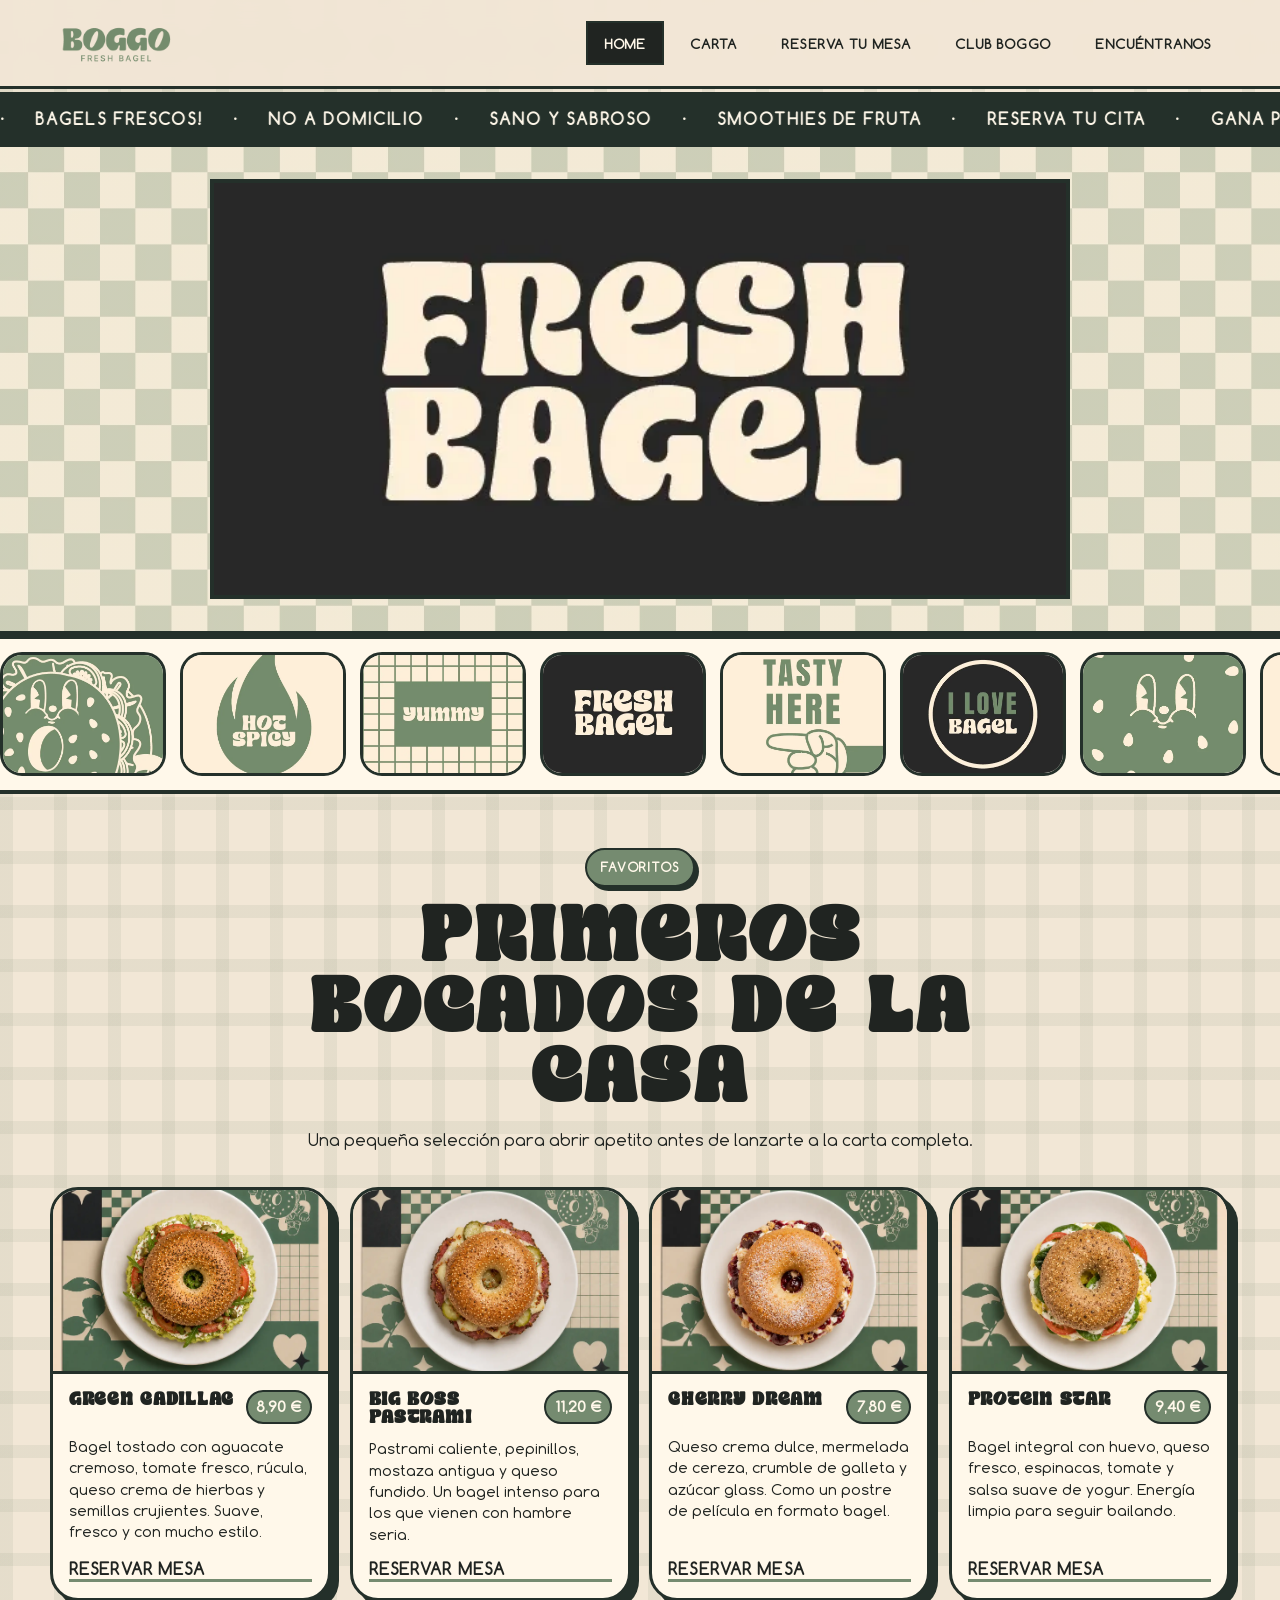
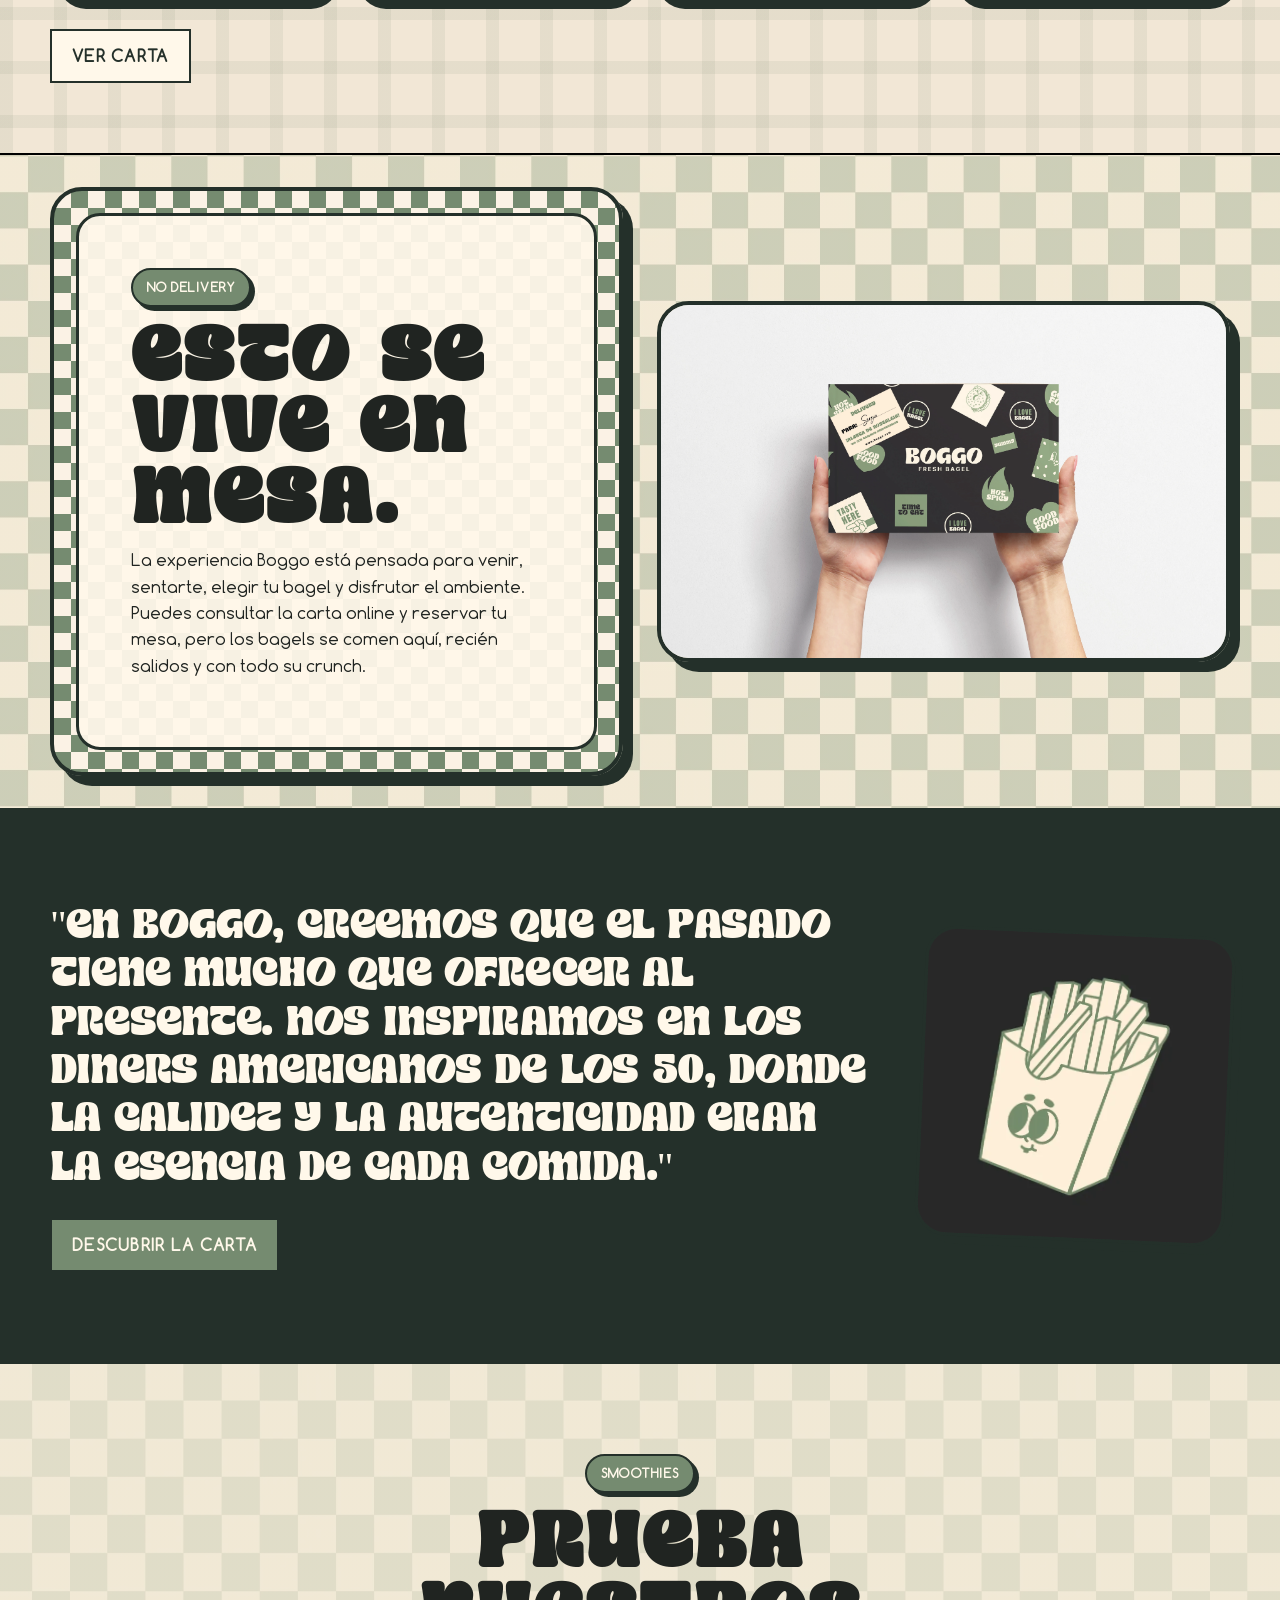
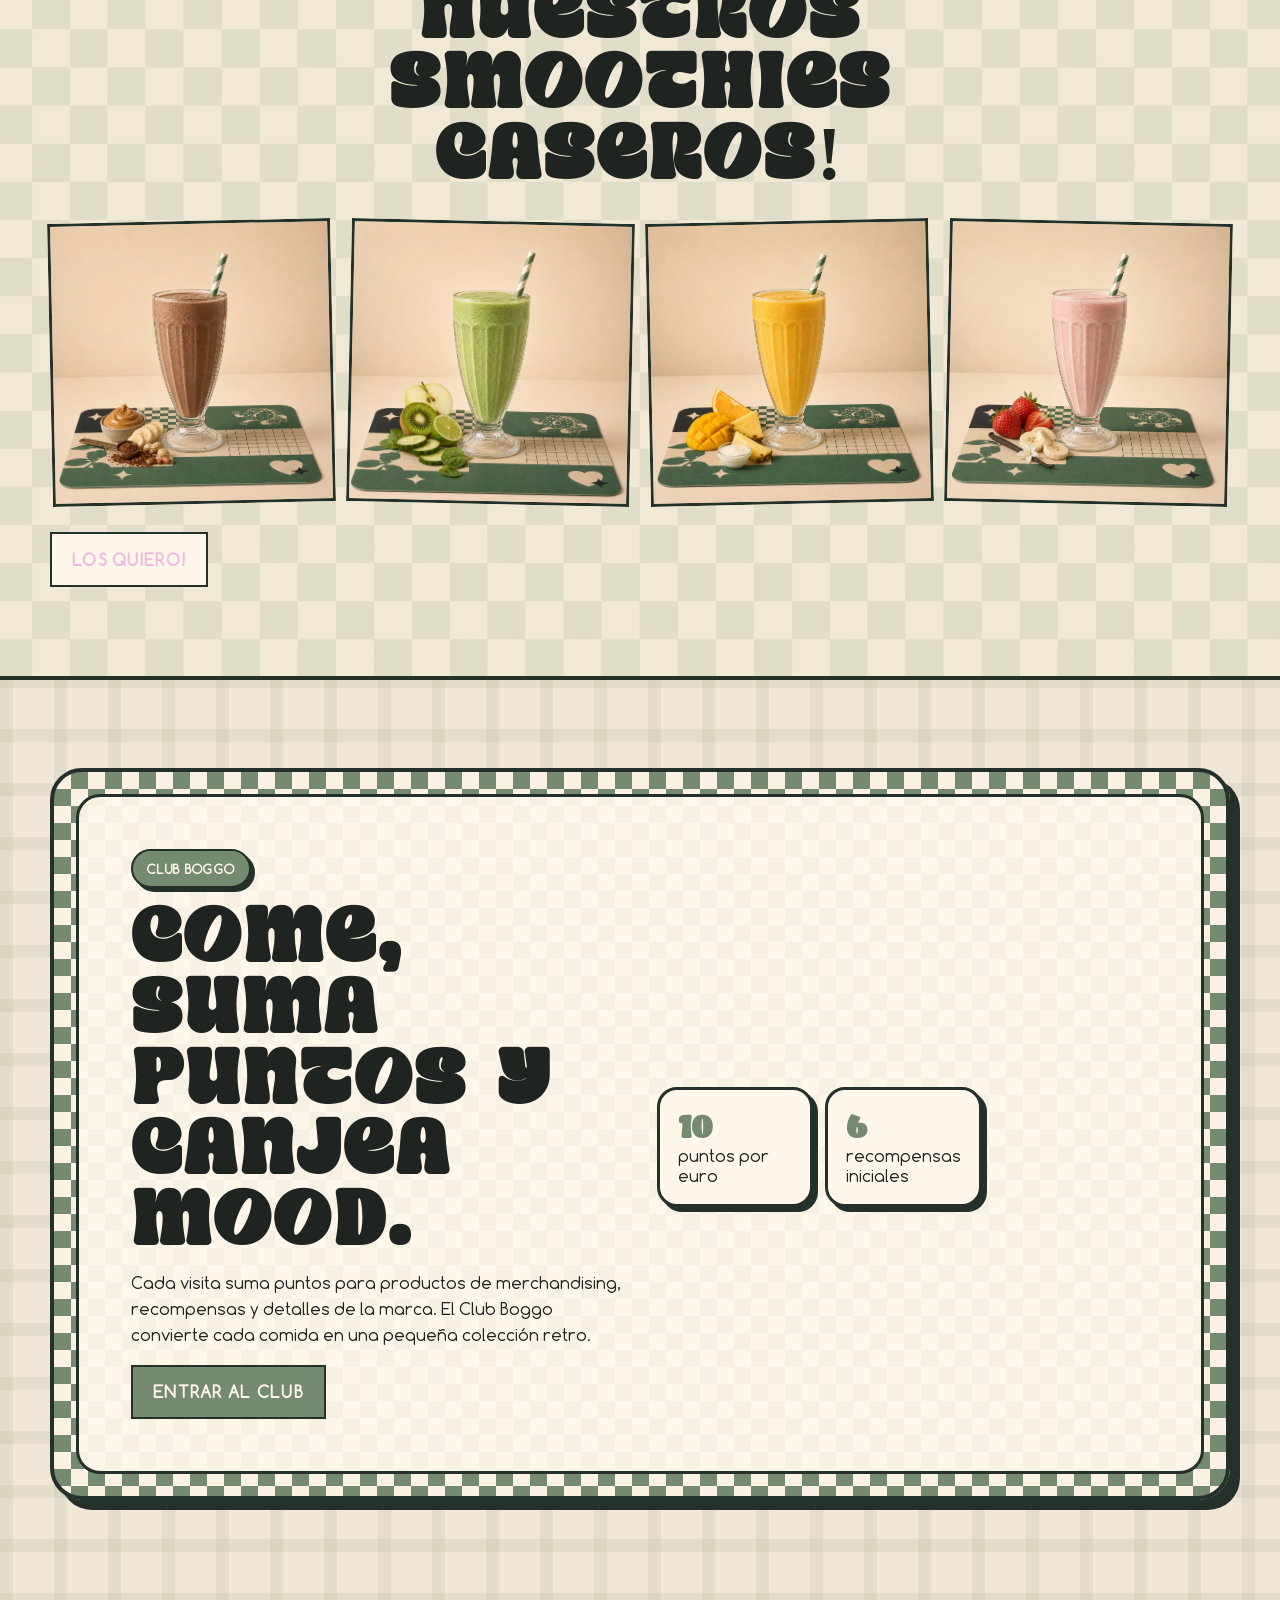
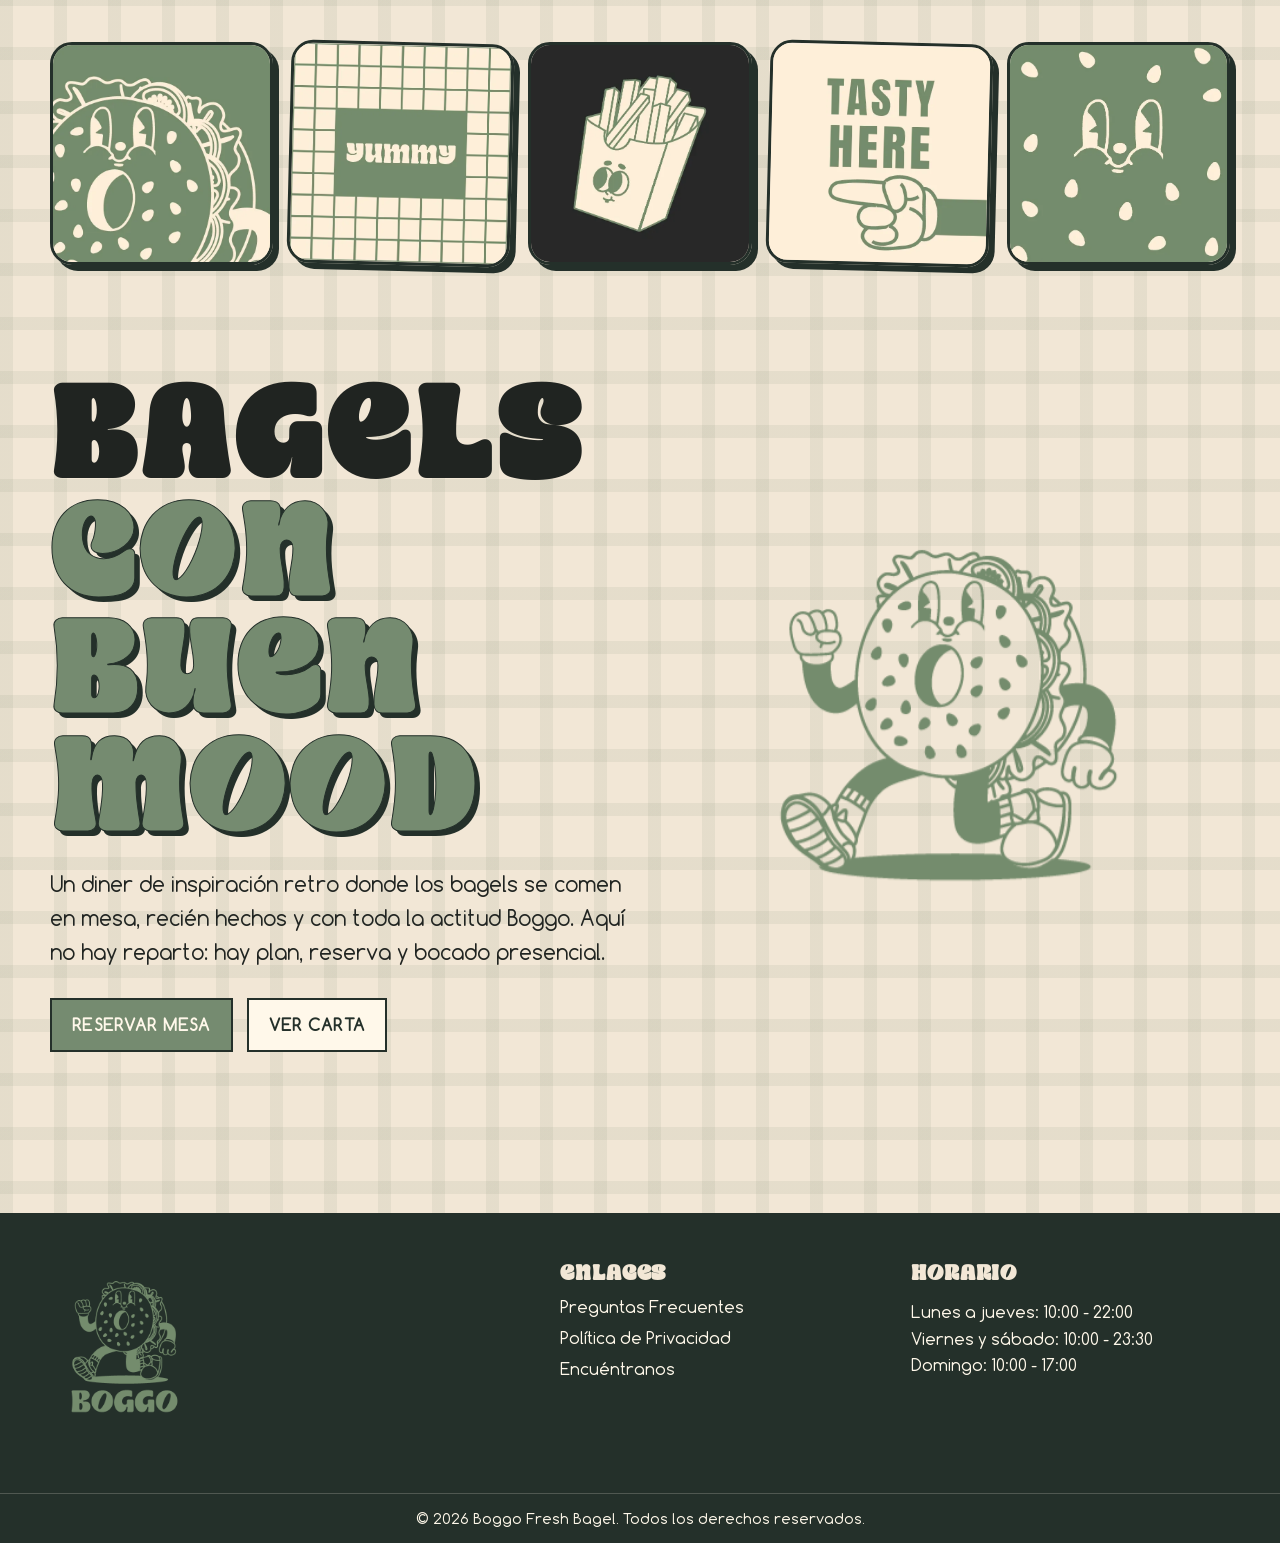
==== index.html @ 12d97fbf "Finished Boggo website v.1.0" ====
<!DOCTYPE html>
<html lang="es">
<head>
  <meta charset="UTF-8">
  <meta name="viewport" content="width=device-width, initial-scale=1.0">
  <meta name="description" content="Boggo Fresh Bagel: restaurante de bagels con estética diner. Reserva mesa y descubre la carta Boggo.">
  <title>Boggo Fresh Bagel | Home</title>
  <link rel="stylesheet" href="assets/css/styles.css">
  <link rel="icon" type="image/webp" href="assets/img/boggo-favicon.webp">
</head>
<body data-page="home">
  
<a class="skip-link" href="#contenido">Saltar al contenido</a>
<header class="site-header" role="banner">
  <div class="header-inner">
    <a class="brand" href="index.html" aria-label="Boggo Fresh Bagel — ir al inicio">
      <img src="assets/img/logo-boggo-transparent.webp" alt="Boggo Fresh Bagel">
    </a>
    <button class="menu-toggle" type="button" aria-label="Abrir menú de navegación" aria-expanded="false" aria-controls="site-navigation">Menú</button>
    <nav class="site-nav" id="site-navigation" aria-label="Navegación principal">
      <a href="index.html" data-nav="home" aria-current="page">Home</a>
      <a href="carta.html" data-nav="carta">Carta</a>
      <a href="reserva.html" data-nav="reserva">Reserva tu mesa</a>
      <a href="club.html" data-nav="club">Club Boggo</a>
      <a href="encuentranos.html" data-nav="encuentranos">Encuéntranos</a>
    </nav>
  </div>
</header>
<main id="contenido">

  <div class="marquee text-marquee" aria-hidden="true">
    <div class="marquee-track">
      <span>   · &nbsp; &nbsp;  BAGELS FRESCOS!  &nbsp; &nbsp; · &nbsp; &nbsp;  NO A DOMICILIO  &nbsp; &nbsp; · &nbsp; &nbsp;  SANO Y SABROSO  &nbsp; &nbsp; · &nbsp; &nbsp;  SMOOTHIES DE FRUTA  &nbsp; &nbsp; · &nbsp; &nbsp;  RESERVA TU CITA  &nbsp; &nbsp; · &nbsp; &nbsp;  GANA PREMIOS! </span>
      <span>   · &nbsp; &nbsp;  BAGELS DULCES!  &nbsp; &nbsp; ·  &nbsp; &nbsp; NO A DOMICILIO  &nbsp; &nbsp; · &nbsp; &nbsp;  INGREDIENTES SANOS  &nbsp; &nbsp; · &nbsp; &nbsp;  SMOOTHIES DE FRUTA &nbsp; &nbsp; ·  &nbsp; &nbsp; VEN Y SIÉNTATE  &nbsp; &nbsp; · &nbsp; &nbsp;  GANA CAMISETAS! </span>
      <span>   · &nbsp; &nbsp;  BAGELS FITNESS!  &nbsp; &nbsp; ·  &nbsp; &nbsp; NO A DOMICILIO  &nbsp; &nbsp; · &nbsp; &nbsp; EXPERIENCIA SALUDABLE  &nbsp; &nbsp; ·  &nbsp; &nbsp; SMOOTHIES DE FRUTA &nbsp; &nbsp; ·  &nbsp; &nbsp; RESERVA TU CITA  &nbsp; &nbsp; ·  &nbsp; &nbsp; GANA GORRAS! </span>
      <span>   · &nbsp; &nbsp;  BAGELS VEGANOS!  &nbsp; &nbsp; ·  &nbsp; &nbsp; NO A DOMICILIO  &nbsp; &nbsp; · &nbsp; &nbsp;  HEALTHY FOOD  &nbsp; &nbsp; · &nbsp; &nbsp;  SMOOTHIES DE FRUTA &nbsp; &nbsp; · &nbsp; &nbsp;  VEN A COMER  &nbsp; &nbsp; · &nbsp; &nbsp;  GANA STICKERS! </span>
    </div>
  </div>

<section class="video-hero-banner" aria-label="Vídeo principal Boggo">
  <video class="video-hero-banner__media" autoplay muted loop playsinline preload="metadata" poster="assets/img/extras/extra4.webp">
    <source src="assets/video/video-demo-boggo.mp4" type="video/mp4">
    Tu navegador no soporta vídeo HTML5.
  </video>
</section>


<div class="img-ticker extras-img-ticker" aria-label="Galería visual Boggo en movimiento">
  <div class="img-ticker-track">
    <img src="assets/img/extras/extra1.webp" alt="Ilustración Boggo extra 1" loading="lazy">
    <img src="assets/img/extras/extra2.webp" alt="Ilustración Boggo extra 2" loading="lazy">
    <img src="assets/img/extras/extra3.webp" alt="Ilustración Boggo extra 3" loading="lazy">
    <img src="assets/img/extras/extra4.webp" alt="Ilustración Boggo extra 4" loading="lazy">
    <img src="assets/img/extras/extra5.webp" alt="Ilustración Boggo extra 5" loading="lazy">
    <img src="assets/img/extras/extra6.webp" alt="Ilustración Boggo extra 6" loading="lazy">
    <img src="assets/img/extras/extra7.webp" alt="Ilustración Boggo extra 7" loading="lazy">
    <img src="assets/img/extras/extra8.webp" alt="Ilustración Boggo extra 8" loading="lazy">
    <img src="assets/img/extras/extra9.webp" alt="Ilustración Boggo extra 9" loading="lazy">
    <img src="assets/img/extras/extra10.webp" alt="Ilustración Boggo extra 10" loading="lazy">
    <img src="assets/img/extras/extra11.webp" alt="Ilustración Boggo extra 11" loading="lazy">
    <img src="assets/img/extras/extra12.webp" alt="Ilustración Boggo extra 12" loading="lazy">
    <img src="assets/img/extras/extra13.webp" alt="Ilustración Boggo extra 13" loading="lazy">
    <img src="assets/img/extras/extra14.webp" alt="Ilustración Boggo extra 14" loading="lazy">
    <img src="assets/img/extras/extra15.webp" alt="Ilustración Boggo extra 15" loading="lazy">
    <img src="assets/img/extras/extra1.webp" alt="Ilustración Boggo extra 1" loading="lazy">
    <img src="assets/img/extras/extra2.webp" alt="Ilustración Boggo extra 2" loading="lazy">
    <img src="assets/img/extras/extra3.webp" alt="Ilustración Boggo extra 3" loading="lazy">
    <img src="assets/img/extras/extra4.webp" alt="Ilustración Boggo extra 4" loading="lazy">
    <img src="assets/img/extras/extra5.webp" alt="Ilustración Boggo extra 5" loading="lazy">
    <img src="assets/img/extras/extra6.webp" alt="Ilustración Boggo extra 6" loading="lazy">
    <img src="assets/img/extras/extra7.webp" alt="Ilustración Boggo extra 7" loading="lazy">
    <img src="assets/img/extras/extra8.webp" alt="Ilustración Boggo extra 8" loading="lazy">
    <img src="assets/img/extras/extra9.webp" alt="Ilustración Boggo extra 9" loading="lazy">
    <img src="assets/img/extras/extra10.webp" alt="Ilustración Boggo extra 10" loading="lazy">
    <img src="assets/img/extras/extra11.webp" alt="Ilustración Boggo extra 11" loading="lazy">
    <img src="assets/img/extras/extra12.webp" alt="Ilustración Boggo extra 12" loading="lazy">
    <img src="assets/img/extras/extra13.webp" alt="Ilustración Boggo extra 13" loading="lazy">
    <img src="assets/img/extras/extra14.webp" alt="Ilustración Boggo extra 14" loading="lazy">
    <img src="assets/img/extras/extra15.webp" alt="Ilustración Boggo extra 15" loading="lazy">
  </div>
</div>


<section class="section compact" aria-label="Selección destacada de la carta">
  <div class="container">
    <div class="section-heading">
      <p class="eyebrow">Favoritos</p>
      <h2>Primeros bocados de la casa</h2>
      <p>Una pequeña selección para abrir apetito antes de lanzarte a la carta completa.</p>
    </div>
    <div class="product-grid" id="featured-products"></div>
    <a class="btn terciary" href="carta.html">Ver carta</a>
  </div>
  
</section>

<hr color="black" style="transform: translateY(8px);">

<section class="video-hero-banner" aria-label="Experiencia en mesa">
  <div class="container two-col">
    <div class="checker-panel reveal-left">
      <div class="panel-inner">
        <p class="eyebrow">No delivery</p>
        <h2>Esto se vive en mesa.</h2>
        <p>La experiencia Boggo está pensada para venir, sentarte, elegir tu bagel y disfrutar el ambiente. Puedes consultar la carta online y reservar tu mesa, pero los bagels se comen aquí, recién salidos y con todo su crunch.</p>
      </div>
    </div>
    <div class="reveal-right">
      <img src="assets/img/brand/BOGGO-33.webp" alt="Caja Boggo sostenida con las manos" style="border:4px solid var(--boggo-green-dark);border-radius:32px;box-shadow:10px 10px 0 var(--boggo-green-dark);">
    </div>
  </div>
</section>

<!-- Manifiesto Boggo -->
<section class="manifesto-section" aria-label="Manifiesto Boggo">
  <div class="container">
    <div class="manifesto-grid">
      <div class="reveal-left">
        <p class="manifesto-quote">"En Boggo, creemos que el pasado tiene mucho que ofrecer al presente. Nos inspiramos en los diners americanos de los 50, donde la calidez y la autenticidad eran la esencia de cada comida."</p>
        <a class="btn" href="carta.html" style="background:var(--boggo-paper);color:var(--boggo-green-dark);border-color:var(--boggo-paper);">Descubrir la carta</a>
      </div>
      <div class="manifesto-img-stack" aria-hidden="true">

        <div class="brand-sticker reveal-scale" style="transform:rotate(2.5deg);">
          <img src="assets/img/extras/extra15.webp" alt="">
        </div>
      </div>
    </div>
  </div>
</section>


<section class="extra-brand-section" aria-label="Universo visual Boggo">
  <div class="container">
    <div class="section-heading">
      <p class="eyebrow">Smoothies</p>
      <h2>Prueba nuestros smoothies caseros!</h2>
    </div>
    <div class="extra-brand-grid">
      <img src="assets/img/products/CHOCO BANANA SHAKE.webp" alt="Smoothie de chocolate y banana" loading="lazy">
      <img src="assets/img/products/GREEN JIVE.webp" alt="Smoothie vegetal" loading="lazy">
      <img src="assets/img/products/MANGO BOP.webp" alt="Smoothie de mango" loading="lazy">
      <img src="assets/img/products/PINK CADILLAC.webp" alt="Smoothie de fresa y plátano" loading="lazy">
    </div>
    <a class="btn terciary2" href="carta.html#smoothies">Los quiero!</a>
  </div>
</section>

<section class="section" aria-label="Club Boggo">
  <div class="container checker-panel">
    <div class="panel-inner two-col">
      <div class="reveal-left">
        <p class="eyebrow">Club Boggo</p>
        <h2>Come, suma puntos y canjea mood.</h2>
        <p>Cada visita suma puntos para productos de merchandising, recompensas y detalles de la marca. El Club Boggo convierte cada comida en una pequeña colección retro.</p>
        <a class="btn" href="club.html">Entrar al club</a>
      </div>
      <div class="stat-grid reveal-right">
        <div class="stat"><strong>10</strong> puntos por euro</div>
        <div class="stat"><strong>6</strong> recompensas iniciales</div>
      </div>
    </div>
  </div>
</section>

<!-- Brand image strip — 5 ilustraciones de marca -->
<section class="brand-row-section" aria-hidden="true">
  <div class="container">
    <div class="brand-row-grid">
      <div class="brand-row-card reveal-scale"><img src="assets/img/extras/extra1.webp" alt=""></div>
      <div class="brand-row-card reveal-scale"><img src="assets/img/extras/extra3.webp" alt=""></div>
      <div class="brand-row-card reveal-scale"><img src="assets/img/extras/extra15.webp" alt=""></div>
      <div class="brand-row-card reveal-scale"><img src="assets/img/extras/extra5.webp" alt=""></div>
      <div class="brand-row-card reveal-scale"><img src="assets/img/extras/extra7.webp" alt=""></div>
    </div>
  </div>
</section>

<section class="hero" aria-label="Bienvenida Boggo Fresh Bagel">
  <div class="hero-grid">
    <div class="hero-copy reveal visible">
      <h1 class="hero-title">Bagels <span>con buen mood</span></h1>
      <p class="lead">Un diner de inspiración retro donde los bagels se comen en mesa, recién hechos y con toda la actitud Boggo. Aquí no hay reparto: hay plan, reserva y bocado presencial.</p>
      <div class="hero-actions">
        <a class="btn" href="reserva.html">Reservar mesa</a>
        <a class="btn secondary" href="carta.html">Ver carta</a>
      </div>
    </div>
    <div class="hero-card floaty" aria-hidden="true">
      <img class="boggo-hero-character" src="assets/img/boggo-character.webp" alt="Mascota Boggo — bagel animado con personalidad retro">
      <div class="hero-badge">Fresh Bagel · Sit &amp; enjoy</div>
    </div>
  </div>
</section>

</main>
<footer class="site-footer" role="contentinfo">
  <div class="footer-inner">
    <div class="footer-col">
      <img class="footer-logo" src="assets/img/boggo-footer-logo.webp" alt="Logo Boggo Fresh Bagel">
      
    </div>
    <div class="footer-col">
      <h3>Enlaces</h3>
      <a href="faq.html">Preguntas Frecuentes</a>
      <a href="privacidad.html">Política de Privacidad</a>
      <a href="encuentranos.html">Encuéntranos</a>
    </div>
    <div class="footer-col">
      <h3>Horario</h3>
      <p>Lunes a jueves: 10:00 - 22:00<br>Viernes y sábado: 10:00 - 23:30<br>Domingo: 10:00 - 17:00</p>
    </div>
  </div>
  <div class="footer-bottom">© 2026 Boggo Fresh Bagel. Todos los derechos reservados.</div>
</footer>
<script src="assets/js/data.js"></script>
<script src="assets/js/main.js"></script>
</body>
</html>
---- assets/css/styles.css ----
/* --- Fonts --- */
@font-face {
  font-family: "RETRO-STAR-REGULAR";
  src:
    url("../fonts/RETRO-STAR-REGULAR.woff2") format("woff2"),
    url("../fonts/RETRO-STAR-REGULAR.woff") format("woff"),
    url("../fonts/RETRO-STAR-REGULAR.ttf") format("truetype"),
    url("../fonts/RETRO-STAR-REGULAR.otf") format("opentype");
  font-display: swap;
}
@font-face {
  font-family: "Comfortaa";
  src: url("../fonts/Comfortaa.woff2") format("woff2");
  font-display: swap;
}

:root {
  --boggo-cream: #f2e7d6;
  --boggo-cream-soft: #fbf2e5;
  --boggo-green: #758b70;
  --boggo-green-dark: #24302a;
  --boggo-green-mid: #8fa184;
  --boggo-ink: #202421;
  --boggo-paper: #fff8ea;
  --boggo-pink: #f2b5df;
  --boggo-line: rgba(32, 36, 33, .18);
  --shadow: 0 22px 50px rgba(32, 36, 33, .16);
  --radius-xl: 32px;
  --radius-lg: 22px;
  --display: "Cooper Black", "Arial Rounded MT Bold", "Trebuchet MS", system-ui, sans-serif;
  --body: "Arial Rounded MT Bold", "Trebuchet MS", Arial, sans-serif;
  --boggo-font-display: "RETRO-STAR-REGULAR", "Cooper Black", "Arial Rounded MT Bold", Georgia, serif;
  --boggo-font-body: "Comfortaa", system-ui, -apple-system, BlinkMacSystemFont, "Segoe UI", sans-serif;
}

/* --- Reset / base --- */
* { box-sizing: border-box; }
html { scroll-behavior: smooth; overflow-x: hidden; }
body {
  margin: 0;
  padding-top: 92px;
  font-family: var(--boggo-font-body);
  color: var(--boggo-ink);
  background:
    radial-gradient(circle at 20% 0%, rgba(117,139,112,.18), transparent 26rem),
    linear-gradient(90deg, rgba(117,139,112,.10) 25%, transparent 25%) 0 0 / 54px 54px,
    linear-gradient(0deg, rgba(117,139,112,.10) 25%, transparent 25%) 0 0 / 54px 54px,
    var(--boggo-cream);
  overflow-x: hidden;
}
img { max-width: 100%; display: block; }
a { color: inherit; text-decoration: none; }
button, input, select, textarea { font: inherit; }

/* --- Tipografía --- */
h1, h2, h3, h4, h5, h6 {
  font-family: var(--boggo-font-display);
  line-height: .92;
  letter-spacing: .04em;
  margin: 0;
}
h1 { font-size: clamp(3.8rem, 10vw, 9rem); }
h2 { font-size: clamp(2.4rem, 6vw, 5.3rem); }
h3 { font-size: clamp(1.4rem, 3vw, 2rem); }
p { line-height: 1.65; font-size: 1rem; }
.lead { font-size: clamp(1.05rem, 2vw, 1.3rem); max-width: 680px; }

.hero-title,
.hero-title span {
  font-family: var(--boggo-font-display);
  letter-spacing: .045em;
}
.hero-title span {
  display: block;
  color: var(--boggo-green);
  text-shadow: 5px 5px 0 var(--boggo-green-dark);
  -webkit-text-stroke: 1px var(--boggo-green-dark);
}

.skip-link {
  position: absolute;
  left: -999px;
  top: 10px;
  background: var(--boggo-green-dark);
  color: var(--boggo-paper);
  padding: .75rem 1rem;
  z-index: 999;
}
.skip-link:focus { left: 10px; }

*:focus { outline: none; }
*:focus-visible {
  outline: 3px solid var(--boggo-green);
  outline-offset: 3px;
  border-radius: 4px;
}
.btn:focus-visible,
.site-nav a:focus-visible,
.carta-lite-link:focus-visible {
  outline-offset: 0;
  box-shadow: 0 0 0 3px var(--boggo-green-dark) !important;
}
input:focus-visible, select:focus-visible, textarea:focus-visible {
  box-shadow: 0 0 0 4px rgba(117,139,112,.4) !important;
}

/* --- Header / nav --- */
.site-header {
  position: fixed;
  top: 0;
  left: 0;
  right: 0;
  z-index: 50;
  background: rgba(242, 231, 214, .92);
  backdrop-filter: blur(12px);
  border-bottom: 3px solid var(--boggo-green-dark);
  transform: translateY(0);
  transition: transform .32s cubic-bezier(.4,0,.2,1);
}
.site-header--hidden { transform: translateY(-100%) !important; }

.header-inner {
  width: min(1180px, calc(100% - 32px));
  margin: 0 auto;
  min-height: 86px;
  display: flex;
  align-items: center;
  justify-content: space-between;
  gap: 24px;
}
.brand {
  display: inline-flex;
  align-items: center;
  gap: 12px;
  min-width: 160px;
  background: transparent !important;
  box-shadow: none !important;
  border: 0 !important;
}
.brand img { width: 132px; height: auto; }
.brand-mark { font-family: var(--boggo-font-display); font-size: 1.1rem; letter-spacing: .08em; }

.site-nav {
  display: flex;
  align-items: center;
  gap: 8px;
}
.site-nav a {
  padding: .7rem 1rem;
  border: 2px solid transparent;
  border-radius: 999px;
  text-transform: uppercase;
  font-size: .84rem;
  letter-spacing: .06em;
  font-weight: 900;
  box-shadow: none !important;
  border-radius: 0 !important;
  text-shadow: none !important;
}
.site-nav a:hover,
.site-nav a.active {
  border-color: var(--boggo-green-dark);
  background: var(--boggo-ink) !important;
  color: var(--boggo-paper) !important;
  transform: none !important;
  filter: none !important;
}
.menu-toggle {
  display: none;
  background: var(--boggo-green-dark);
  color: var(--boggo-paper);
  border: 0;
  border-radius: 0 !important;
  padding: .8rem 1rem;
  font-weight: 900;
  box-shadow: none !important;
  text-shadow: none !important;
  transform: none;
}

/* --- Layout --- */
main { min-height: 70vh; }
.container { width: min(1180px, calc(100% - 32px)); margin: 0 auto; }
.section { padding: 88px 0; }
.section.compact { padding: 54px 0; }
.section-heading {
  width: min(760px, 100%);
  margin: 0 auto 34px;
  text-align: center;
}
.section-heading.left { margin-left: 0; text-align: left; }

.eyebrow {
  display: inline-flex;
  align-items: center;
  gap: 8px;
  margin: 0 0 12px;
  padding: .45rem .85rem;
  border: 2px solid var(--boggo-green-dark);
  border-radius: 999px;
  background: var(--boggo-green);
  color: var(--boggo-paper);
  font-weight: 900;
  text-transform: uppercase;
  letter-spacing: .1em;
  font-size: .78rem;
  box-shadow: 4px 4px 0 var(--boggo-green-dark);
}

.two-col {
  display: grid;
  grid-template-columns: 1fr 1fr;
  gap: 34px;
  align-items: center;
}

/* --- Botones --- */
.btn {
  display: inline-flex;
  align-items: center;
  justify-content: center;
  gap: .5rem;
  border: 2px solid var(--boggo-green-dark) !important;
  border-radius: 0 !important;
  padding: .95rem 1.25rem;
  background: var(--boggo-green) !important;
  color: var(--boggo-paper) !important;
  font-family: var(--boggo-font-body);
  font-weight: 900;
  text-transform: uppercase;
  letter-spacing: .08em;
  box-shadow: none !important;
  text-shadow: none !important;
  transition: background-color 180ms ease, color 180ms ease, transform 180ms ease;
}
.btn:hover {
  background: var(--boggo-ink) !important;
  color: var(--boggo-paper) !important;
  transform: translateY(-2px) !important;
}
.btn.secondary { background: var(--boggo-paper) !important; color: var(--boggo-green-dark) !important; }
.btn.secondary:hover { background: var(--boggo-green-dark) !important; color: var(--boggo-paper) !important; }
.btn.terciary  { background: var(--boggo-paper) !important; color: var(--boggo-green-dark) !important; margin-top: 28px; }
.btn.terciary:hover  { background: var(--boggo-green-dark) !important; color: var(--boggo-paper) !important; }
.btn.terciary2 { background: var(--boggo-paper) !important; color: var(--boggo-pink) !important; margin-top: 28px; }
.btn.terciary2:hover { background: var(--boggo-ink) !important; color: var(--boggo-paper) !important; }

button[type="submit"],
input[type="submit"] {
  border-radius: 0 !important;
  box-shadow: none !important;
  text-shadow: none !important;
  border: 2px solid var(--boggo-green-dark) !important;
  background: var(--boggo-green) !important;
  color: var(--boggo-paper) !important;
  font-family: var(--boggo-font-body);
  font-weight: 800;
  letter-spacing: .04em;
  padding: .85rem 1.15rem;
}
button[type="submit"]:hover,
input[type="submit"]:hover {
  background: var(--boggo-ink) !important;
  color: var(--boggo-paper) !important;
  transform: none !important;
  box-shadow: none !important;
  filter: none !important;
}

/* --- Hero --- */
.hero {
  min-height: calc(100vh - 86px);
  display: grid;
  align-items: center;
  padding: 54px 0 80px;
  position: relative;
}
.hero-grid {
  width: min(1180px, calc(100% - 32px));
  margin: 0 auto;
  display: grid;
  grid-template-columns: 1.02fr .98fr;
  gap: 42px;
  align-items: center;
}
.hero-actions { display: flex; flex-wrap: wrap; gap: 14px; margin-top: 28px; }

.hero-card {
  display: flex !important;
  align-items: center !important;
  justify-content: center !important;
  min-height: 430px !important;
  background: transparent !important;
  border: 0 !important;
  box-shadow: none !important;
  transform: none !important;
  overflow: visible !important;
}
.hero-card img {
  width: min(420px, 82vw) !important;
  height: auto !important;
  max-height: 430px !important;
  object-fit: contain !important;
  border: 0 !important;
  border-radius: 0 !important;
  box-shadow: none !important;
  background: transparent !important;
  display: block !important;
}
.hero-badge { display: none !important; }

/* --- Marquee / ticker --- */
.marquee {
  overflow: hidden !important;
  white-space: nowrap !important;
  background: var(--boggo-green-dark) !important;
  color: var(--boggo-paper) !important;
  border-block: 3px solid var(--boggo-green-dark) !important;
}
.marquee-track {
  display: flex !important;
  width: max-content !important;
  flex-wrap: nowrap !important;
  animation: boggoTickerLoopV6 14s linear infinite !important;
  will-change: transform !important;
}
.marquee-track span {
  flex: 0 0 auto !important;
  display: inline-flex !important;
  align-items: center !important;
  padding: .9rem 2.2rem .9rem 0 !important;
  font-family: var(--boggo-font-body) !important;
  font-weight: 900 !important;
  text-transform: uppercase !important;
  letter-spacing: .12em !important;
  animation: none !important;
}
@keyframes boggoTickerLoopV6 {
  from { transform: translate3d(0, 0, 0); }
  to   { transform: translate3d(-25%, 0, 0); }
}

/* --- Checker panel --- */
.checker-panel {
  border: 4px solid var(--boggo-green-dark);
  border-radius: var(--radius-xl);
  background:
    linear-gradient(45deg, var(--boggo-green) 25%, transparent 25%, transparent 75%, var(--boggo-green) 75%),
    linear-gradient(45deg, var(--boggo-green) 25%, var(--boggo-cream-soft) 25%, var(--boggo-cream-soft) 75%, var(--boggo-green) 75%);
  background-size: 34px 34px;
  background-position: 0 0, 17px 17px;
  padding: 22px;
  box-shadow: 10px 10px 0 var(--boggo-green-dark);
}
.panel-inner {
  background: rgba(255, 248, 234, .94);
  border: 3px solid var(--boggo-green-dark);
  border-radius: 24px;
  padding: clamp(24px, 5vw, 52px);
}

/* --- Stats --- */
.stat-grid { display: grid; grid-template-columns: repeat(3, 1fr); gap: 12px; margin-top: 26px; }
.stat {
  border: 3px solid var(--boggo-green-dark);
  border-radius: 20px;
  padding: 18px;
  background: var(--boggo-paper);
  box-shadow: 5px 5px 0 var(--boggo-green-dark);
}
.stat strong { display: block; font-size: 2rem; font-family: var(--boggo-font-display); color: var(--boggo-green); }

/* --- Grid de productos / cards --- */
.product-grid {
  display: grid !important;
  grid-template-columns: repeat(4, minmax(0, 1fr)) !important;
  gap: 1.15rem !important;
  align-items: stretch !important;
}
.product-card {
  background: var(--boggo-paper);
  border: 3px solid var(--boggo-green-dark);
  border-radius: 28px;
  overflow: hidden;
  box-shadow: 8px 8px 0 var(--boggo-green-dark);
  transition: transform .25s ease, box-shadow .25s ease;
  display: flex !important;
  flex-direction: column !important;
  min-width: 0 !important;
  width: 100% !important;
  visibility: visible !important;
}
.product-card:hover { transform: translateY(-8px) rotate(-.6deg); box-shadow: 12px 14px 0 var(--boggo-green-dark); }
.product-card__image {
  margin: 0;
  background: var(--boggo-green);
  border-bottom: 3px solid var(--boggo-green-dark);
  flex-shrink: 0;
  aspect-ratio: 3 / 2 !important;
  min-height: 0 !important;
}
.product-card__image img {
  width: 100% !important;
  height: 100% !important;
  object-fit: cover !important;
  cursor: zoom-in !important;
}
.product-card__body {
  padding: 1rem !important;
  display: flex !important;
  flex-direction: column !important;
  flex: 1 !important;
}
.product-card__body p { flex: 1 !important; font-size: .92rem !important; line-height: 1.45 !important; margin: 0 0 14px; }
.product-card__body .small-link { margin-top: auto; }
.product-card__topline {
  display: flex;
  justify-content: space-between;
  gap: .65rem !important;
  align-items: start;
  margin-bottom: 12px;
}
.product-card__topline h3 { font-size: clamp(1.05rem, 1.4vw, 1.35rem) !important; line-height: 1.02 !important; }
.product-card__topline strong {
  flex: 0 0 auto;
  background: var(--boggo-green);
  color: var(--boggo-paper);
  border: 2px solid var(--boggo-green-dark);
  border-radius: 999px;
  padding: .35rem .55rem;
  font-size: .95rem !important;
  white-space: nowrap !important;
}

.small-link {
  font-weight: 900;
  text-transform: uppercase;
  letter-spacing: .07em;
  border-bottom: 3px solid var(--boggo-green);
  transition: color 150ms ease, border-color 150ms ease;
}
.small-link:hover {
  color: var(--boggo-green);
  border-color: var(--boggo-ink);
}

/* --- Page hero --- */
.page-hero {
  padding: 74px 0 46px;
  border-bottom: 3px solid var(--boggo-green-dark);
  background: linear-gradient(135deg, rgba(117,139,112,.18), transparent 54%);
}
.page-hero .container { display: grid; grid-template-columns: 1fr .44fr; gap: 26px; align-items: end; }

.page-stamp {
  border: 4px solid var(--boggo-green-dark);
  border-radius: var(--radius-xl);
  background: var(--boggo-green);
  padding: 18px;
  transform: rotate(2deg);
  box-shadow: 8px 8px 0 var(--boggo-green-dark);
  max-width: 100%;
}
.page-stamp2 {
  border: 4px solid var(--boggo-green-dark);
  border-radius: var(--radius-xl);
  background: var(--boggo-green);
  padding: 18px;
  transform: rotate(2deg);
  box-shadow: 8px 8px 0 var(--boggo-green-dark);
  max-width: 500px;
  margin-left: 12%;
}
.page-stamp img,
.page-stamp2 img { border-radius: 22px; border: 3px solid var(--boggo-green-dark); object-fit: cover; }

/* --- Carta --- */
.category-tabs {
  position: sticky;
  top: 88px;
  z-index: 20;
  display: flex;
  gap: 10px;
  flex-wrap: wrap;
  padding: 16px 0;
  background: rgba(242,231,214,.9);
  backdrop-filter: blur(10px);
}
.pill {
  border: 2px solid var(--boggo-green-dark);
  border-radius: 999px;
  background: var(--boggo-paper);
  padding: .65rem .9rem;
  font-weight: 900;
  text-transform: uppercase;
  font-size: .78rem;
  box-shadow: 3px 3px 0 var(--boggo-green-dark);
}
.pill:hover, .pill.active { background: var(--boggo-ink) !important; color: var(--boggo-paper) !important; }

.category-tabs.carta-lite-menu,
.carta-lite-menu {
  position: sticky;
  top: 82px;
  z-index: 25;
  display: flex !important;
  align-items: stretch !important;
  justify-content: center;
  flex-wrap: wrap;
  gap: .55rem;
  width: min(1140px, calc(100% - 2rem));
  margin: 1.2rem auto 2.6rem;
  padding: .65rem;
  background: linear-gradient(135deg, rgba(239,232,213,.78), rgba(239,232,213,.48)) !important;
  border: 2px solid rgba(28, 36, 30, .28);
  box-shadow: none !important;
  backdrop-filter: blur(10px);
  overflow: visible !important;
}

.carta-lite-link {
  position: relative;
  isolation: isolate;
  display: inline-flex;
  align-items: center;
  justify-content: center;
  min-height: 42px;
  padding: .62rem .72rem !important;
  border: 2px solid var(--boggo-green-dark);
  background: var(--boggo-paper);
  color: var(--boggo-green-dark);
  text-decoration: none;
  font-family: var(--boggo-font-body);
  font-size: clamp(.62rem, 1.8vw, .82rem) !important;
  font-weight: 950;
  line-height: 1.12 !important;
  text-transform: uppercase;
  letter-spacing: .07em;
  border-radius: 0 !important;
  box-shadow: inset 0 -4px 0 rgba(111, 132, 104, .16) !important;
  overflow: hidden;
  min-width: 0 !important;
  max-width: 100% !important;
  height: auto !important;
  white-space: normal !important;
  text-overflow: clip !important;
  text-align: center !important;
  word-break: normal !important;
  overflow-wrap: anywhere !important;
}
.carta-lite-link::before {
  content: "";
  position: absolute;
  inset: 0;
  z-index: -1;
  background: repeating-linear-gradient(
    -45deg,
    rgba(111, 132, 104, .18) 0 7px,
    rgba(239, 232, 213, 0) 7px 14px
  );
  opacity: 0;
  transition: opacity 180ms ease;
}
.carta-lite-link::after {
  content: "★";
  margin-left: .55rem;
  font-size: .72rem;
  line-height: 1;
  opacity: .55;
  transform: translateY(-1px);
}
.carta-lite-link:hover,
.carta-lite-link:focus-visible,
.carta-lite-link.active {
  background: var(--boggo-green);
  color: var(--boggo-paper);
  outline: none;
  box-shadow: inset 0 -4px 0 rgba(28, 36, 30, .18) !important;
}
.carta-lite-link:hover::before,
.carta-lite-link:focus-visible::before,
.carta-lite-link.active::before { opacity: 1; }
.carta-lite-link.active::after { opacity: 1; }

/* --- Secciones del menú --- */
#menu-sections,
.menu-category,
.product-grid {
  visibility: visible !important;
}
#menu-sections {
  display: flex !important;
  flex-direction: column !important;
}
.menu-category {
  display: block !important;
  scroll-margin-top: 155px;
  padding: 58px 0;
  border-bottom: 3px dashed var(--boggo-green);
}

/* --- Formularios --- */
.form-shell {
  display: grid;
  grid-template-columns: .88fr 1.12fr;
  gap: 34px;
  align-items: start;
}
.form-section {
  overflow: visible !important;
  padding: clamp(2rem, 5vw, 4rem) clamp(1rem, 4vw, 3rem) !important;
}
.form-section .form-shell {
  width: 100%;
  max-width: 1180px;
  box-sizing: border-box;
}
.notice-card, .reservation-form, .club-card, .info-card, .legal-card {
  background: var(--boggo-paper);
  border: 4px solid var(--boggo-green-dark);
  border-radius: var(--radius-xl);
  padding: clamp(22px, 4vw, 42px);
  box-shadow: 10px 10px 0 var(--boggo-green-dark);
}
.notice-card img { width: 220px; margin: 0 auto 24px; }
.form-grid { display: grid; grid-template-columns: repeat(2, 1fr); gap: 16px; }
.form-field { display: flex; flex-direction: column; gap: 8px; }
.form-field.full { grid-column: 1 / -1; }
label { font-weight: 900; text-transform: uppercase; font-size: .82rem; letter-spacing: .08em; }
input, select, textarea {
  border: 3px solid var(--boggo-green-dark);
  border-radius: 18px;
  padding: .95rem 1rem;
  background: var(--boggo-cream-soft);
  color: var(--boggo-ink);
  outline: none;
}
input:focus, select:focus, textarea:focus { box-shadow: 0 0 0 4px rgba(117,139,112,.25); }
.form-result {
  display: none;
  margin-top: 18px;
  padding: 16px;
  border-radius: 18px;
  border: 3px solid var(--boggo-green-dark);
  background: var(--boggo-green);
  color: var(--boggo-paper);
}
.form-result.show { display: block; }

/* --- Club / puntos --- */
.club-layout { display: grid; grid-template-columns: .9fr 1.1fr; gap: 30px; align-items: start; }
.points-meter {
  border: 3px solid var(--boggo-green-dark);
  background: var(--boggo-green);
  color: var(--boggo-paper);
  border-radius: 24px;
  padding: 24px;
  margin-top: 24px;
}
.points-result { font-family: var(--boggo-font-display); font-size: clamp(2rem, 5vw, 4rem); line-height: 1; margin-top: 14px; }
.merch-grid { display: grid; grid-template-columns: repeat(2, 1fr); gap: 18px; }
.merch-card {
  border: 3px solid var(--boggo-green-dark);
  border-radius: 24px;
  padding: 22px;
  background: var(--boggo-paper);
  box-shadow: 6px 6px 0 var(--boggo-green-dark);
  overflow: hidden;
}
.merch-card__badge {
  display: inline-flex;
  border: 2px solid var(--boggo-green-dark);
  border-radius: 999px;
  background: var(--boggo-green);
  color: var(--boggo-paper);
  padding: .42rem .72rem;
  font-weight: 900;
  margin-bottom: 14px;
}
.merch-card__image {
  width: calc(100% + 2rem);
  margin: -1rem -1rem 1rem;
  aspect-ratio: 4 / 3;
  overflow: hidden;
  border-bottom: 2px solid var(--boggo-green-dark);
  background: var(--boggo-paper);
  transition: transform 180ms ease;
}
.merch-card__image img {
  width: 100%;
  height: 100%;
  display: block;
  object-fit: cover;
  cursor: zoom-in !important;
}
.merch-card:hover .merch-card__image { transform: translateY(-2px); }

/* --- Info / legal --- */
.info-grid { display: grid; grid-template-columns: repeat(3, 1fr); gap: 22px; }
.info-card h3 { margin-bottom: 12px; }
.legal-card { max-width: 920px; margin: 0 auto; }
.legal-card h2 { font-size: clamp(2rem, 4vw, 3.5rem); margin-top: 34px; }
.legal-card h2:first-child { margin-top: 0; }

/* --- Footer --- */
.site-footer {
  margin-top: 80px;
  background: var(--boggo-green-dark);
  color: var(--boggo-paper);
  border-top: 4px solid var(--boggo-green-dark);
}
.footer-inner {
  width: min(1180px, calc(100% - 32px));
  margin: 0 auto;
  display: grid;
  grid-template-columns: 1.2fr .8fr .8fr;
  gap: 32px;
  padding: 46px 0;
}
.footer-logo {
  width: 150px;
  max-width: 230px;
  height: auto;
  background: var(--boggo-cream);
  border-radius: 18px;
  padding: 10px;
  margin-bottom: 18px;
  object-fit: contain;
  display: block;
  background: transparent !important;
}
.footer-col h3 { color: var(--boggo-cream); font-size: 1.35rem; margin-bottom: 14px; }
.footer-col a {
  display: block;
  margin: 9px 0;
  color: var(--boggo-paper);
  border-bottom: 2px solid transparent;
  transition: color 150ms ease, border-color 150ms ease;
}
.footer-col a:hover {
  color: var(--boggo-green) !important;
  border-color: var(--boggo-green) !important;
}
.footer-bottom {
  border-top: 1px solid rgba(255,248,234,.2);
  padding: 16px;
  text-align: center;
  font-size: .88rem;
}

/* --- Scroll reveal --- */
.reveal { opacity: 0; transform: translateY(20px); transition: opacity .65s ease, transform .65s ease; }
.reveal.visible { opacity: 1; transform: translateY(0); }
.reveal-up {
  opacity: 0;
  transform: translateY(28px);
  transition: opacity .65s ease, transform .65s ease;
}
.reveal-left {
  opacity: 0;
  transform: translateX(-32px);
  transition: opacity .68s ease, transform .68s ease;
}
.reveal-right {
  opacity: 0;
  transform: translateX(32px);
  transition: opacity .68s ease, transform .68s ease;
}
.reveal-scale {
  opacity: 0;
  transform: scale(.88);
  transition: opacity .7s ease, transform .7s cubic-bezier(.34,1.56,.64,1);
}
.reveal-up.visible,
.reveal-left.visible,
.reveal-right.visible,
.reveal-scale.visible { opacity: 1; transform: none; }

/* Stagger delays dentro de grids */
.product-grid > *:nth-child(2),
.brand-row-grid > *:nth-child(2),
.brand-mosaic > *:nth-child(2),
.info-grid > *:nth-child(2),
.merch-grid > *:nth-child(2) { transition-delay: 85ms; }
.product-grid > *:nth-child(3),
.brand-row-grid > *:nth-child(3),
.brand-mosaic > *:nth-child(3),
.info-grid > *:nth-child(3),
.merch-grid > *:nth-child(3) { transition-delay: 170ms; }
.product-grid > *:nth-child(4),
.brand-row-grid > *:nth-child(4),
.merch-grid > *:nth-child(4) { transition-delay: 255ms; }
.product-grid > *:nth-child(5),
.brand-row-grid > *:nth-child(5) { transition-delay: 340ms; }

/* --- Animación floaty --- */
.floaty { animation: floaty 4.6s ease-in-out infinite; }
@keyframes floaty {
  0%, 100% { transform: translateY(0) rotate(1.5deg); }
  50%       { transform: translateY(-14px) rotate(-1deg); }
}

/* --- Movimiento bagel hero --- */
.boggo-hero-character {
  animation: boggoHeroDanceV9 4.6s ease-in-out infinite;
  transform-origin: 50% 75%;
  will-change: transform;
}
@keyframes boggoHeroDanceV9 {
  0%, 100% { transform: translateY(0) rotate(-1.2deg) scale(1); }
  20%      { transform: translateY(-10px) rotate(1.3deg) scale(1.025); }
  42%      { transform: translateY(0) rotate(-0.6deg) scale(1.01); }
  66%      { transform: translateY(-7px) rotate(1deg) scale(1.02); }
  82%      { transform: translateY(-2px) rotate(-1deg) scale(1.005); }
}

/* --- Ticker de imágenes --- */
.img-ticker {
  overflow: hidden;
  border-top: 3px solid var(--boggo-green-dark);
  border-bottom: 3px solid var(--boggo-green-dark);
  background: var(--boggo-cream-soft);
  padding: 10px 0;
}
.img-ticker-track {
  display: flex;
  gap: 12px;
  width: max-content;
  animation: imgTickerAnim 34s linear infinite;
  will-change: transform;
}
.img-ticker-track img {
  width: 124px;
  height: 124px;
  object-fit: cover;
  border: 3px solid var(--boggo-green-dark);
  border-radius: var(--radius-lg);
  flex: 0 0 auto;
}
@keyframes imgTickerAnim {
  from { transform: translateX(0); }
  to   { transform: translateX(-50%); }
}

/* --- Sección de texto --- */
.manifesto-section {
  background: var(--boggo-green-dark) url('../img/brand/outdoor.webp') center/cover fixed no-repeat;
  color: var(--boggo-paper);
  padding: 88px 0;
  overflow: hidden;
  position: relative;
}
.manifesto-grid {
  display: grid;
  grid-template-columns: 1fr .38fr;
  gap: 54px;
  align-items: center;
}
.manifesto-eyebrow {
  display: inline-flex;
  align-items: center;
  gap: 8px;
  margin: 0 0 20px;
  padding: .4rem .85rem;
  border: 2px solid rgba(255,248,234,.35);
  border-radius: 999px;
  color: var(--boggo-paper);
  font-weight: 900;
  text-transform: uppercase;
  letter-spacing: .1em;
  font-size: .76rem;
}
.manifesto-quote {
  font-family: var(--boggo-font-display);
  font-size: clamp(1.55rem, 3.2vw, 2.8rem);
  line-height: 1.18;
  letter-spacing: -.02em;
  margin: 0 0 28px;
}
.manifesto-img-stack {
  display: flex;
  flex-direction: column;
  gap: 14px;
}

/* --- Tira de imágenes --- */
.brand-row-section { padding: 54px 0; }
.brand-row-grid {
  display: grid;
  grid-template-columns: repeat(5, 1fr);
  gap: 16px;
  max-width: 100%;
}
.brand-row-card {
  border: 3px solid var(--boggo-green-dark);
  border-radius: var(--radius-lg);
  overflow: hidden;
  box-shadow: 6px 6px 0 var(--boggo-green-dark);
  transition: transform .28s ease, box-shadow .28s ease;
  max-width: 100%;
}
.brand-row-card:nth-child(even) { transform: rotate(1.4deg); }
.brand-row-card:hover {
  transform: translateY(-7px) rotate(-0.4deg) !important;
  box-shadow: 10px 12px 0 var(--boggo-green-dark);
}
.brand-row-card img {
  width: 100%;
  aspect-ratio: 1;
  object-fit: cover;
  display: block;
}

/* --- Sticker de marca --- */
.brand-sticker {
  border: 3px solid var(--boggo-green-dark);
  border-radius: var(--radius-xl);
  overflow: hidden;
  box-shadow: 8px 8px 0 var(--boggo-green-dark);
  transform: rotate(-2deg);
  transition: transform .3s cubic-bezier(.34,1.56,.64,1);
  max-width: 100%;
}
.brand-sticker:hover { transform: rotate(0deg) scale(1.04); }
.brand-sticker img {
  width: 100%;
  display: block;
  aspect-ratio: 1;
  object-fit: cover;
}
.brand-sidebar {
  display: flex;
  flex-direction: column;
  gap: 14px;
}
.brand-sidebar .brand-sticker { width: 100%; }

/* --- Mosaico de imágenes de marca --- */
.brand-mosaic {
  display: grid;
  grid-template-columns: repeat(3, 1fr);
  gap: 14px;
  margin-top: 22px;
}
.brand-mosaic-item {
  border: 3px solid var(--boggo-green-dark);
  border-radius: var(--radius-lg);
  overflow: hidden;
  box-shadow: 5px 5px 0 var(--boggo-green-dark);
  transition: transform .25s ease;
}
.brand-mosaic-item:nth-child(even) { transform: rotate(1.2deg); }
.brand-mosaic-item:hover { transform: translateY(-5px) rotate(0deg) !important; }
.brand-mosaic-item img { width: 100%; aspect-ratio: 1; object-fit: cover; display: block; }

/* --- Video hero banner --- */
.video-hero-banner {
  width: 100%;
  min-height: auto !important;
  height: auto !important;
  padding: clamp(1rem, 2.5vw, 2rem) 1rem !important;
  display: flex !important;
  justify-content: center !important;
  align-items: center !important;
  background:
    linear-gradient(rgba(239,232,213,.72), rgba(239,232,213,.72)),
    url("../img/extras/extra9.webp") center / 360px auto repeat !important;
  border-bottom: 4px solid var(--boggo-green-dark);
  overflow: hidden;
  position: relative;
}
.video-hero-banner__media {
  width: min(100%, 860px) !important;
  height: auto !important;
  max-height: 420px !important;
  aspect-ratio: 16 / 9 !important;
  object-fit: cover !important;
  object-position: center !important;
  display: block !important;
  border: 4px solid var(--boggo-green-dark);
  background: var(--boggo-green-dark);
}

/* --- Ticker de extras --- */
.extras-img-ticker {
  background: var(--boggo-paper);
  border-block: 4px solid var(--boggo-green-dark);
  overflow: hidden !important;
  padding: .85rem 0;
}
.extras-img-ticker .img-ticker-track {
  display: flex;
  gap: .85rem;
  width: max-content;
  animation: boggoExtrasTicker 42s linear infinite;
  will-change: transform;
  align-items: center !important;
}
.extras-img-ticker img {
  width: clamp(110px, 13vw, 180px) !important;
  min-width: clamp(110px, 13vw, 180px) !important;
  aspect-ratio: 1 / 1 !important;
  object-fit: cover !important;
  border: 3px solid var(--boggo-green-dark);
  background: var(--boggo-paper);
  flex: 0 0 auto;
}
@keyframes boggoExtrasTicker {
  from { transform: translate3d(0, 0, 0); }
  to   { transform: translate3d(-50%, 0, 0); }
}

/* --- Extra brand section --- */
.extra-brand-section {
  padding: clamp(3rem, 7vw, 6rem) 0;
  background:
    linear-gradient(rgba(239,232,213,.88), rgba(239,232,213,.88)),
    url("../img/extras/extra9.webp") center / 380px auto repeat;
  border-block: 4px solid var(--boggo-green-dark);
}
.extra-brand-grid {
  display: grid;
  grid-template-columns: repeat(auto-fit, minmax(140px, 1fr)) !important;
  gap: clamp(.7rem, 2vw, 1rem) !important;
  max-width: 100%;
}
.extra-brand-grid img {
  width: 100%;
  aspect-ratio: 1 / 1;
  object-fit: cover;
  display: block;
  border: 3px solid var(--boggo-green-dark);
  background: var(--boggo-paper);
  transition: transform 180ms ease;
  max-width: 100%;
}
.extra-brand-grid img:nth-child(even) { transform: rotate(1.2deg); }
.extra-brand-grid img:nth-child(odd)  { transform: rotate(-1.2deg); }
.extra-brand-grid img:hover { transform: rotate(0deg) scale(1.03); }

/* --- Lightbox --- */
.boggo-lightbox {
  position: fixed !important;
  inset: 0 !important;
  z-index: 99999 !important;
  display: none !important;
  align-items: center !important;
  justify-content: center !important;
  padding: 24px !important;
  background: rgba(21, 27, 22, 0.84) !important;
}
.boggo-lightbox.is-open { display: flex !important; }
.boggo-lightbox__content {
  position: relative !important;
  width: min(94vw, 980px) !important;
  max-height: 92vh !important;
  background: var(--boggo-paper) !important;
  border: 3px solid var(--boggo-green-dark) !important;
  padding: 14px !important;
}
.boggo-lightbox__content img {
  display: block !important;
  width: 100% !important;
  max-height: 78vh !important;
  object-fit: contain !important;
  background: transparent !important;
}
.boggo-lightbox__caption {
  margin-top: .7rem !important;
  font-family: var(--boggo-font-body) !important;
  font-weight: 900 !important;
  color: var(--boggo-green-dark) !important;
  text-align: center !important;
}
.boggo-lightbox__close {
  position: absolute !important;
  top: -18px !important;
  right: -18px !important;
  width: 44px !important;
  height: 44px !important;
  border: 2px solid var(--boggo-green-dark) !important;
  border-radius: 0 !important;
  background: var(--boggo-green) !important;
  color: var(--boggo-paper) !important;
  box-shadow: none !important;
  cursor: pointer !important;
  font-size: 1.7rem !important;
  line-height: 1 !important;
}

/* Hidden utility */
.boggo-favicon-source { display: none; }

/* ============================================================
   RESPONSIVE
   ============================================================ */

@media (max-width: 980px) {
  .menu-toggle { display: inline-flex; }
  .site-nav {
    position: absolute;
    left: 16px;
    right: 16px;
    top: 76px;
    flex-direction: column;
    align-items: stretch;
    background: var(--boggo-cream-soft);
    border: 3px solid var(--boggo-green-dark);
    border-radius: 24px;
    padding: 14px;
    box-shadow: 8px 8px 0 var(--boggo-green-dark);
    transform: translateY(-18px);
    opacity: 0;
    pointer-events: none;
    transition: .2s ease;
  }
  .site-nav.open { transform: translateY(0); opacity: 1; pointer-events: auto; }
  .hero-grid, .two-col, .page-hero .container, .form-shell, .club-layout { grid-template-columns: 1fr; }
  .footer-inner, .info-grid { grid-template-columns: 1fr; }
  .manifesto-grid { grid-template-columns: 1fr .5fr; gap: 32px; }
  .brand-mosaic { grid-template-columns: repeat(2, 1fr); }
}

@media (max-width: 1100px) {
  .product-grid { grid-template-columns: repeat(3, minmax(0, 1fr)) !important; }
}

@media (max-width: 820px) {
  .product-grid { grid-template-columns: repeat(2, minmax(0, 1fr)) !important; }
}

@media (max-width: 1200px) {
  .form-section .form-shell { grid-template-columns: 1fr !important; }
}

/* tablet: 641-1024 */
@media (min-width: 641px) and (max-width: 1024px) {
  .two-col {
    grid-template-columns: repeat(2, minmax(0, 1fr)) !important;
    gap: 1.25rem !important;
    align-items: center !important;
  }
  .brand-row-grid { grid-template-columns: repeat(5, minmax(0, 1fr)) !important; }
  .extra-brand-grid { grid-template-columns: repeat(3, minmax(0, 1fr)) !important; }
  .manifesto-grid { grid-template-columns: 1.1fr .9fr !important; gap: 1.25rem !important; }
  .manifesto-img-stack {
    display: grid !important;
    grid-template-columns: repeat(2, minmax(0, 1fr)) !important;
    gap: 1rem !important;
  }
  .category-tabs,
  .category-tabs.carta-lite-menu,
  .carta-lite-menu,
  #category-tabs {
    display: grid !important;
    grid-template-columns: repeat(3, minmax(0, 1fr)) !important;
    gap: .55rem !important;
    width: min(760px, calc(100% - 1rem)) !important;
  }
  .category-tabs a,
  .category-tabs .pill,
  .carta-lite-link,
  #category-tabs a { width: 100% !important; }
}

/* carta-lite-menu collapses at 760px */
@media (max-width: 760px) {
  .category-tabs.carta-lite-menu,
  .carta-lite-menu {
    position: static;
    justify-content: flex-start;
    flex-wrap: nowrap;
    overflow-x: auto;
    width: calc(100% - 1rem);
    padding: .5rem;
  }
  .carta-lite-link { white-space: nowrap; }
  .boggo-lightbox__close { top: 8px; right: 8px; }
}

/* 620px: small phones */
@media (max-width: 620px) {
  .header-inner { min-height: 76px; }
  .brand img { width: 110px; }
  .hero { min-height: auto; }
  .hero-grid { gap: 28px; }
  .hero-actions { flex-direction: column; }
  .btn { width: 100%; }
  .merch-grid, .stat-grid, .form-grid { grid-template-columns: 1fr; }
  .form-field.full { grid-column: auto; }
}

/* 640px: mobile overrides */
@media (max-width: 640px) {
  h1 { font-size: clamp(2.6rem, 13vw, 9rem) !important; }
  .page-hero .container { grid-template-columns: 1fr !important; }
  .page-stamp { width: 90%; max-width: 420px; margin: 0 auto; }
  .manifesto-grid { grid-template-columns: 1fr; }
  .manifesto-img-stack { flex-direction: row; overflow-x: auto; }
  .manifesto-img-stack .brand-sticker { min-width: 130px; }
  .brand-mosaic { grid-template-columns: repeat(2, 1fr); }
  .img-ticker-track img { width: 88px; height: 88px; }
  .info-grid { grid-template-columns: 1fr !important; gap: 14px !important; }
  .club-layout { grid-template-columns: 1fr !important; }
  .form-shell { grid-template-columns: 1fr !important; }
  .footer-inner { grid-template-columns: 1fr !important; padding: 32px 0 !important; }
  .stat-grid { grid-template-columns: 1fr 1fr !important; }
  .section { padding: 52px 0 !important; }
  .section.compact { padding: 36px 0 !important; }
  .hero { padding: 36px 0 54px !important; }
  .video-hero-banner { padding: .85rem .75rem !important; }
  .video-hero-banner__media {
    width: min(100%, 520px) !important;
    max-height: 235px !important;
    border-width: 3px;
  }
  .extras-img-ticker img { width: 104px !important; min-width: 104px !important; }
  .brand-row-grid { grid-template-columns: repeat(5, minmax(0, 1fr)) !important; }
  .extra-brand-grid { grid-template-columns: repeat(2, minmax(0, 1fr)) !important; }
  .brand-row-card img,
  .extra-brand-grid img { aspect-ratio: 1 / 1 !important; }
 
  .product-grid {
    grid-template-columns: repeat(2, minmax(0, 1fr)) !important;
    gap: .85rem !important;
  }
  .product-card__image { aspect-ratio: 1 / .9 !important; }
  .product-card__body { padding: .72rem !important; }
  .product-card__topline { display: block !important; }
  .product-card__topline h3 {
    font-size: clamp(.86rem, 4.2vw, 1.05rem) !important;
    line-height: 1.05 !important;
    margin-bottom: .35rem !important;
    overflow-wrap: anywhere !important;
  }
  .product-card__topline strong { font-size: .82rem !important; }
  .product-card__body p { font-size: .78rem !important; line-height: 1.35 !important; }
  .small-link { font-size: .72rem !important; }

  .category-tabs,
  .category-tabs.carta-lite-menu,
  .carta-lite-menu,
  #category-tabs {
    position: static !important;
    display: grid !important;
    grid-template-columns: repeat(2, minmax(0, 1fr)) !important;
    gap: .5rem !important;
    width: calc(100% - 1rem) !important;
    padding: .45rem !important;
    overflow: visible !important;
  }
  .category-tabs a,
  .category-tabs .pill,
  .carta-lite-link,
  #category-tabs a {
    width: 100% !important;
    min-height: 46px !important;
    font-size: clamp(.58rem, 3.2vw, .74rem) !important;
    letter-spacing: .035em !important;
    padding: .55rem .4rem !important;
  }
}


@media (max-width: 540px) {
  .product-grid { grid-template-columns: repeat(2, minmax(0, 1fr)) !important; }
}


@media (max-width: 420px) {
  .brand-row-grid { grid-template-columns: repeat(5, 1fr); }
}


@media (max-width: 390px) {
  .product-grid { gap: .65rem !important; }
  .product-card__body { padding: .6rem !important; }
  .product-card__body p { font-size: .72rem !important; }
}

@media (max-width: 1475px) {
  .reveal-left, .reveal-right { transform: none; }
}


@media (max-width: 1000px) {
  .extra-brand-grid { grid-template-columns: repeat(3, minmax(0, 1fr)); }
}


@media (prefers-reduced-motion: reduce) {
  .reveal, .reveal-up, .reveal-left, .reveal-right, .reveal-scale {
    opacity: 1 !important; transform: none !important; transition: none !important;
  }
  .img-ticker-track { animation-play-state: paused !important; }
  .marquee-track { animation-play-state: paused !important; }
  .floaty, .boggo-hero-character { animation: none !important; }
}
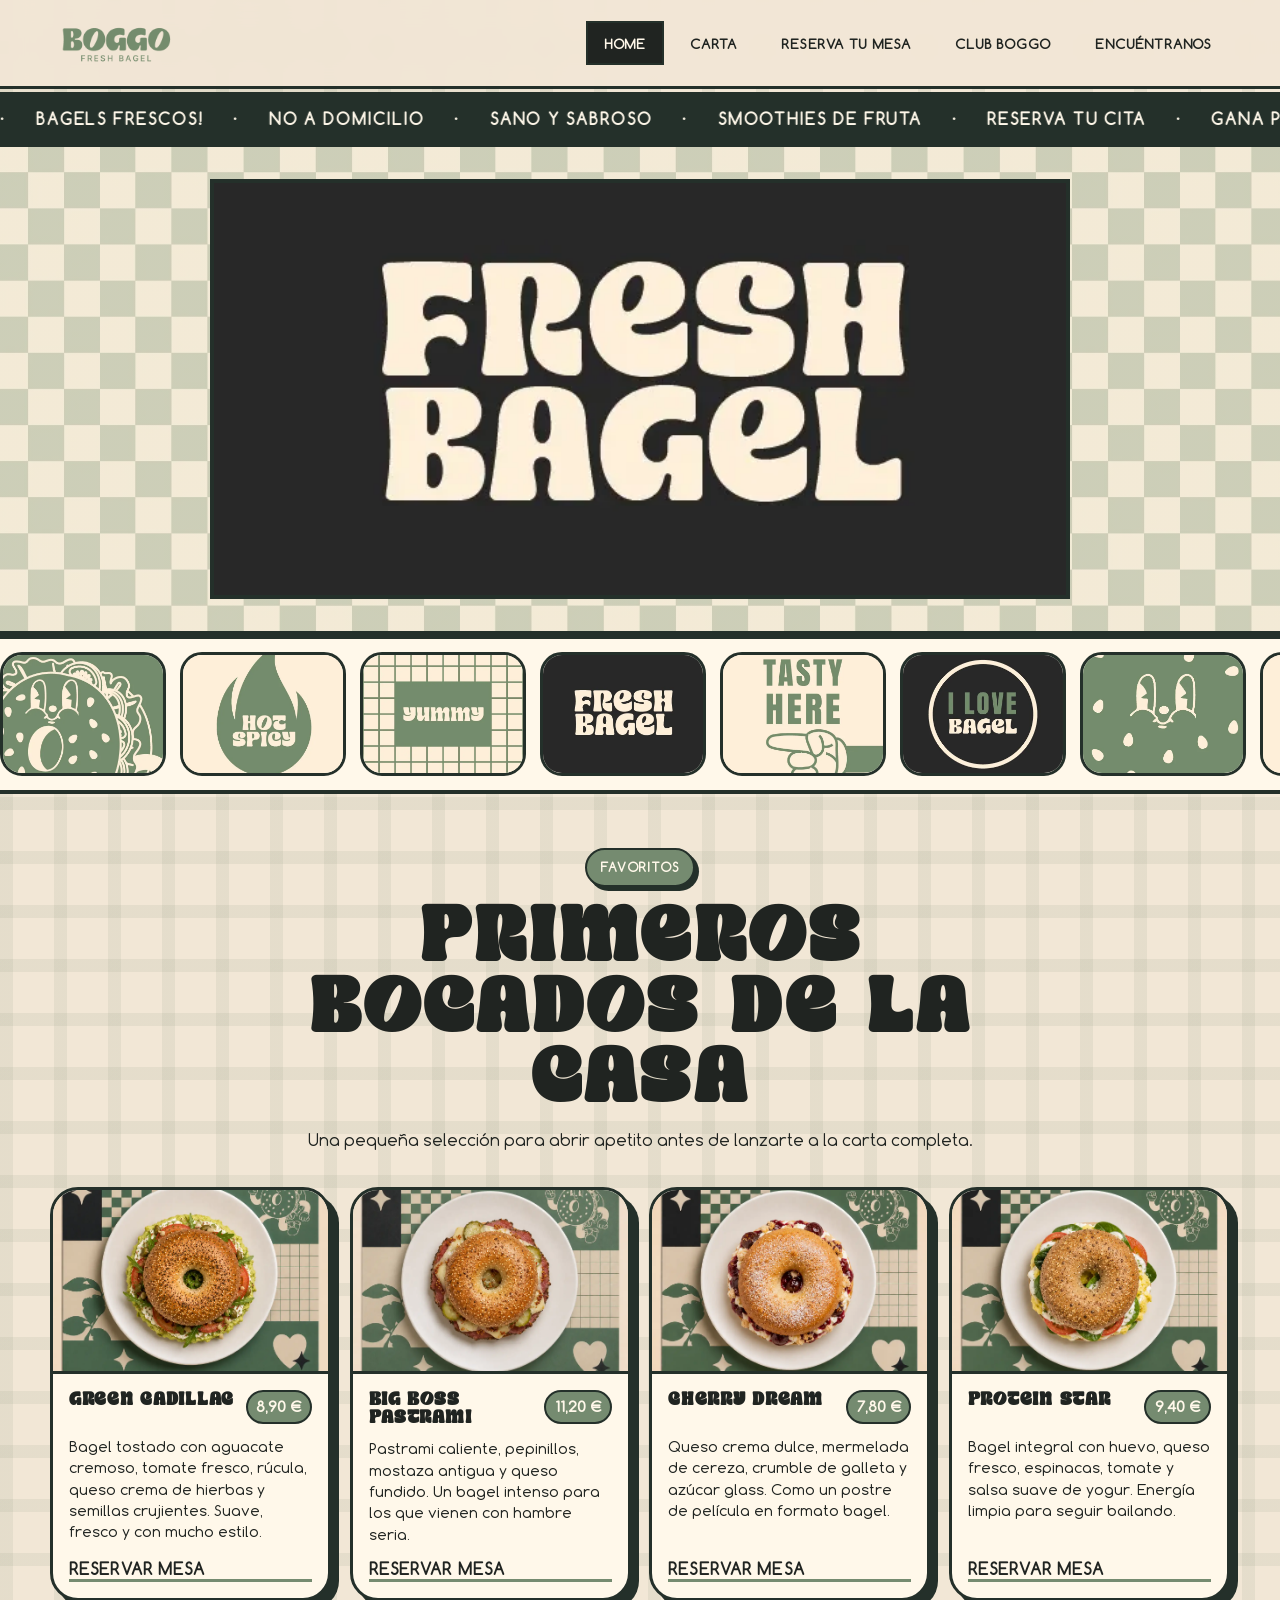
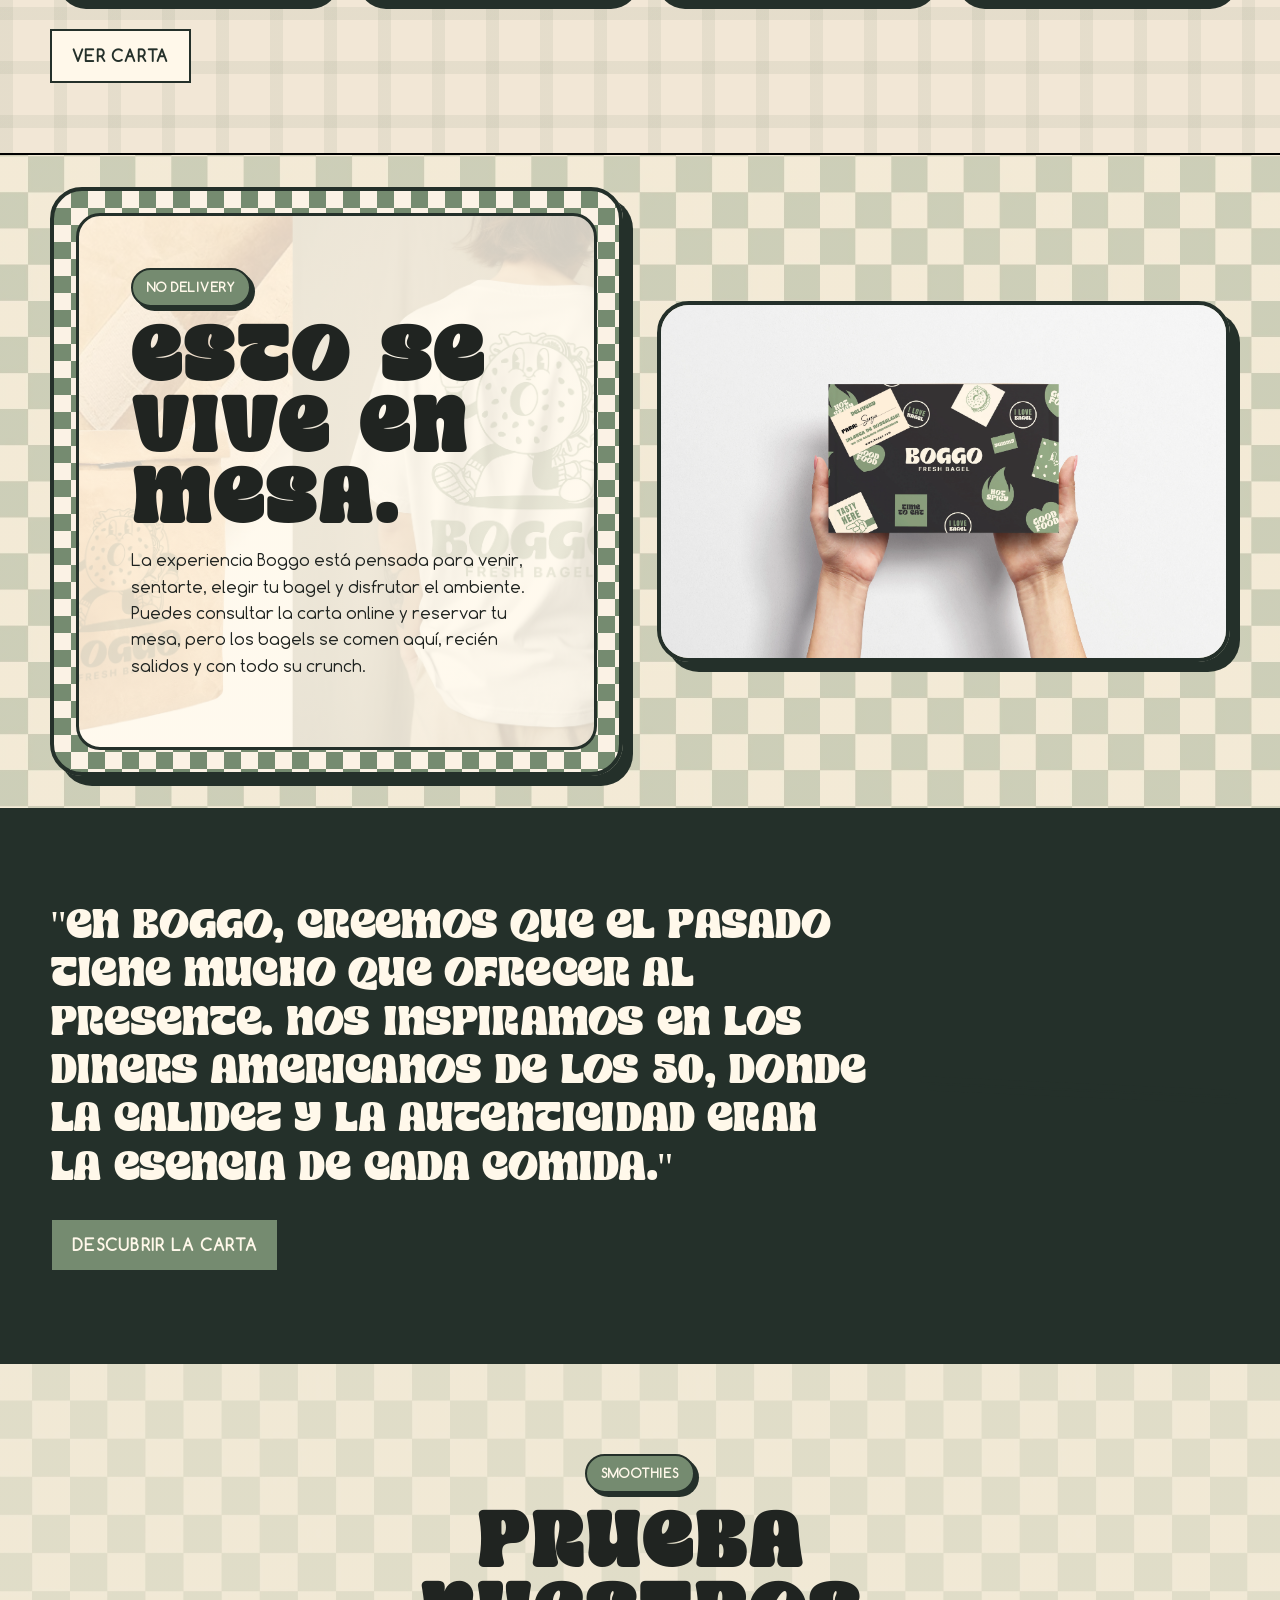
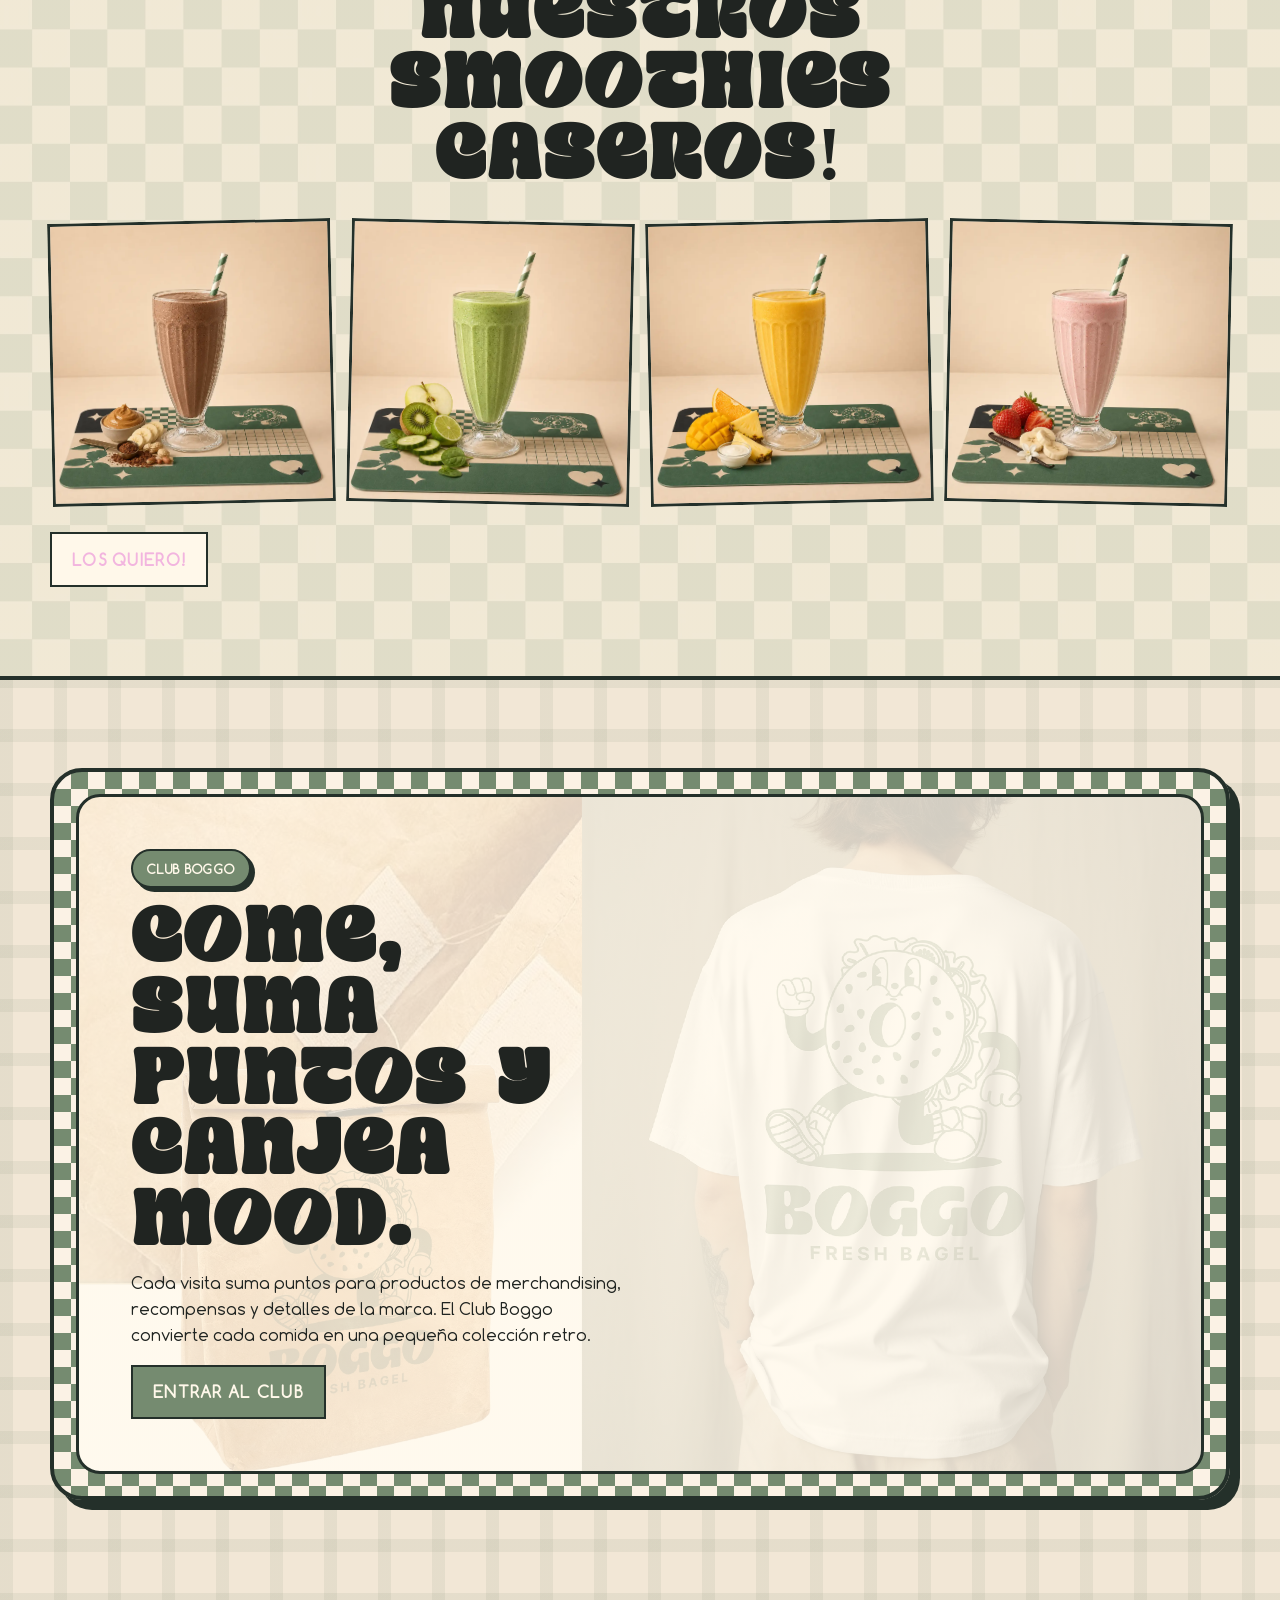
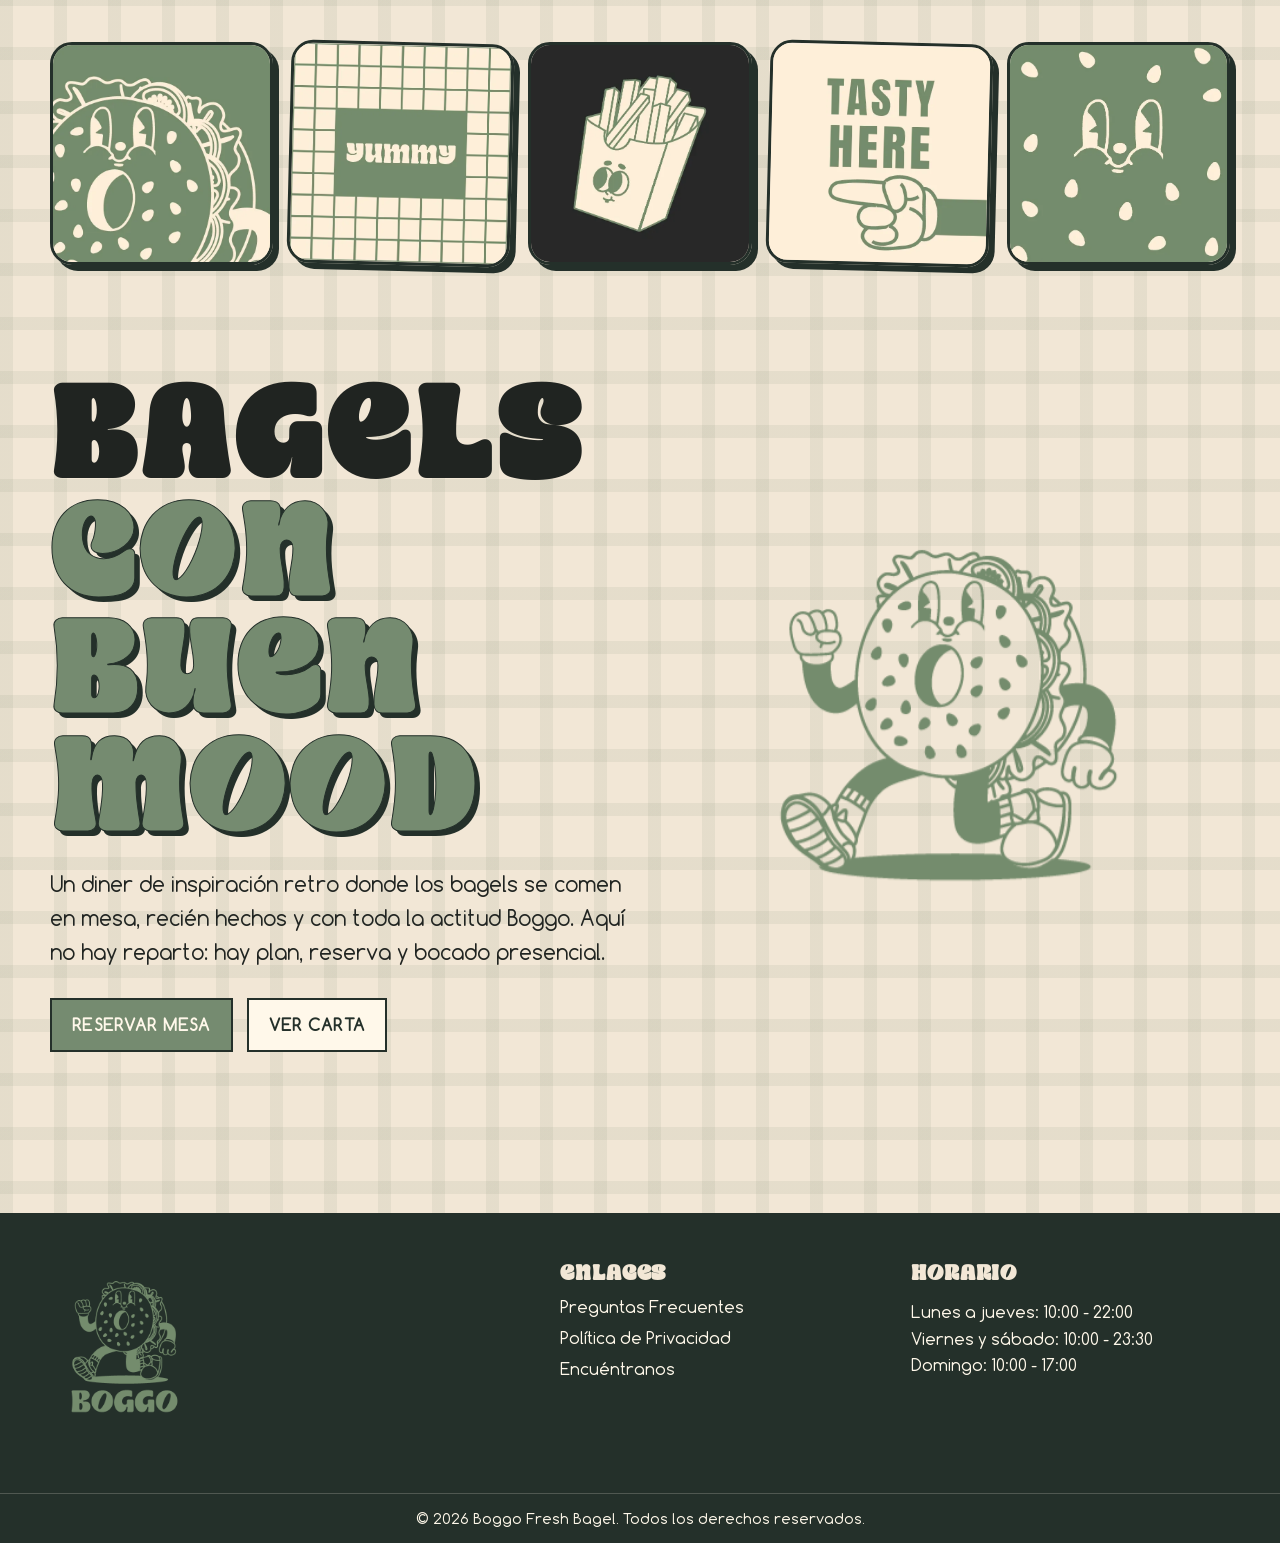
==== commit 3ae2c433: "graphic content improved" ====
--- a/index.html
+++ b/index.html
@@ -122,7 +122,6 @@
       <div class="manifesto-img-stack" aria-hidden="true">
 
         <div class="brand-sticker reveal-scale" style="transform:rotate(2.5deg);">
-          <img src="assets/img/extras/extra15.webp" alt="">
         </div>
       </div>
     </div>
--- a/assets/css/styles.css
+++ b/assets/css/styles.css
@@ -353,10 +353,13 @@
   box-shadow: 10px 10px 0 var(--boggo-green-dark);
 }
 .panel-inner {
-  background: rgba(255, 248, 234, .94);
+  background:
+    linear-gradient(rgba(255,248,234,.82), rgba(255,248,234,.82)),
+    url('../img/brand/BOGGO-43.webp') center / cover no-repeat;
   border: 3px solid var(--boggo-green-dark);
   border-radius: 24px;
   padding: clamp(24px, 5vw, 52px);
+  overflow: hidden;
 }
 
 /* --- Stats --- */
@@ -1196,8 +1199,7 @@
   .page-hero .container { grid-template-columns: 1fr !important; }
   .page-stamp { width: 90%; max-width: 420px; margin: 0 auto; }
   .manifesto-grid { grid-template-columns: 1fr; }
-  .manifesto-img-stack { flex-direction: row; overflow-x: auto; }
-  .manifesto-img-stack .brand-sticker { min-width: 130px; }
+  .manifesto-img-stack { display: none; }
   .brand-mosaic { grid-template-columns: repeat(2, 1fr); }
   .img-ticker-track img { width: 88px; height: 88px; }
   .info-grid { grid-template-columns: 1fr !important; gap: 14px !important; }
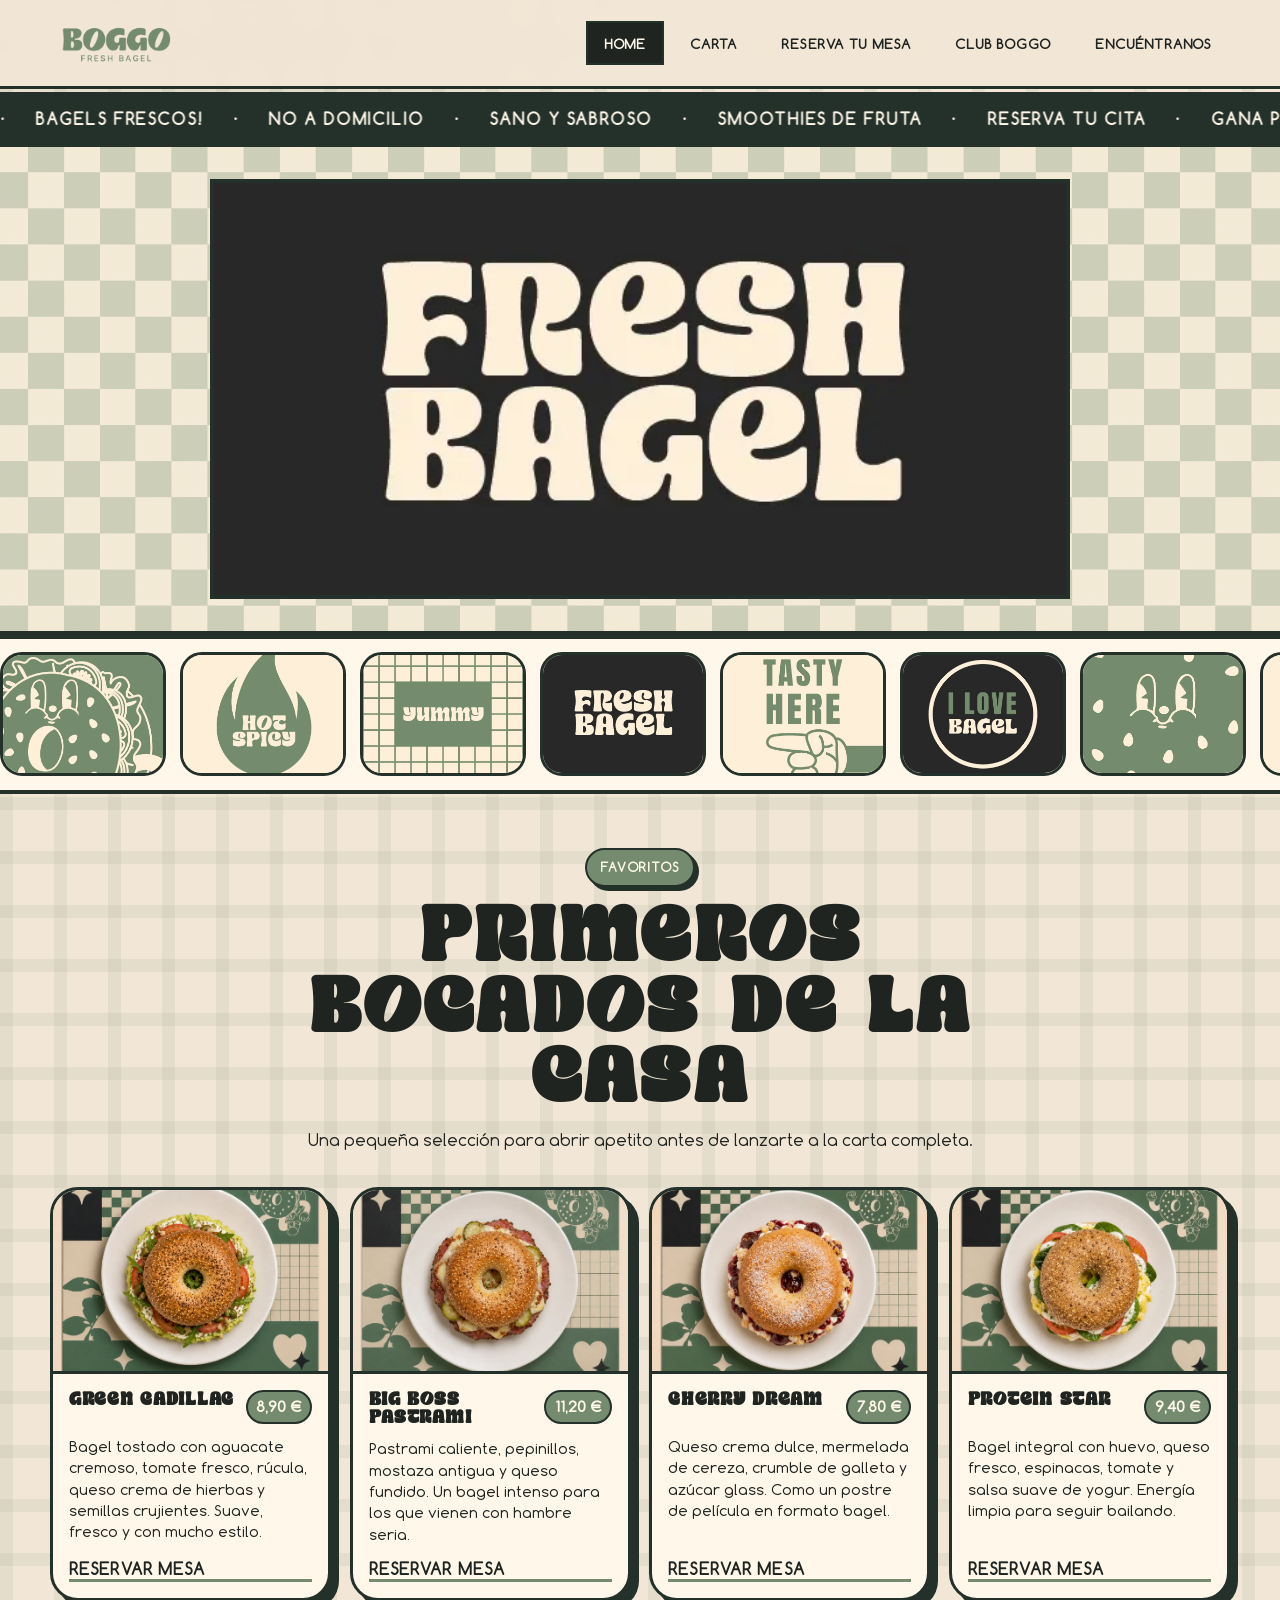
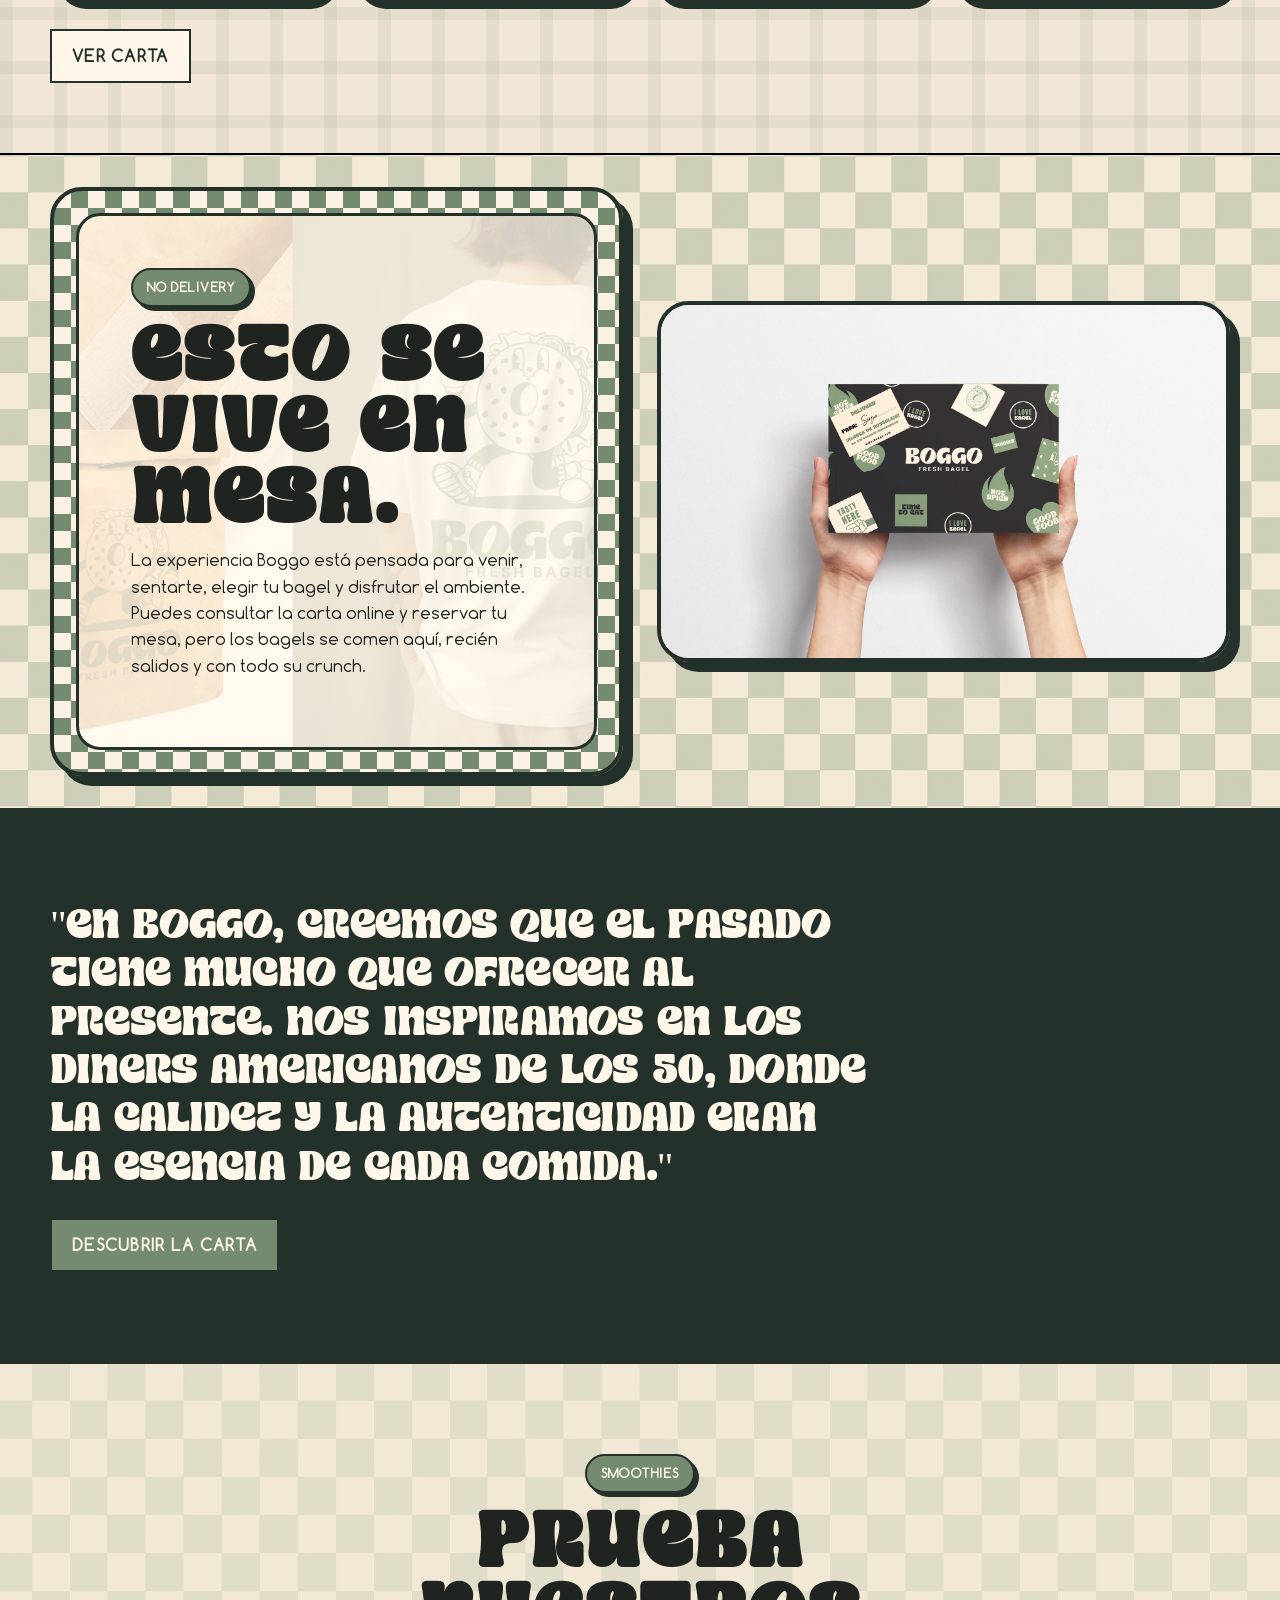
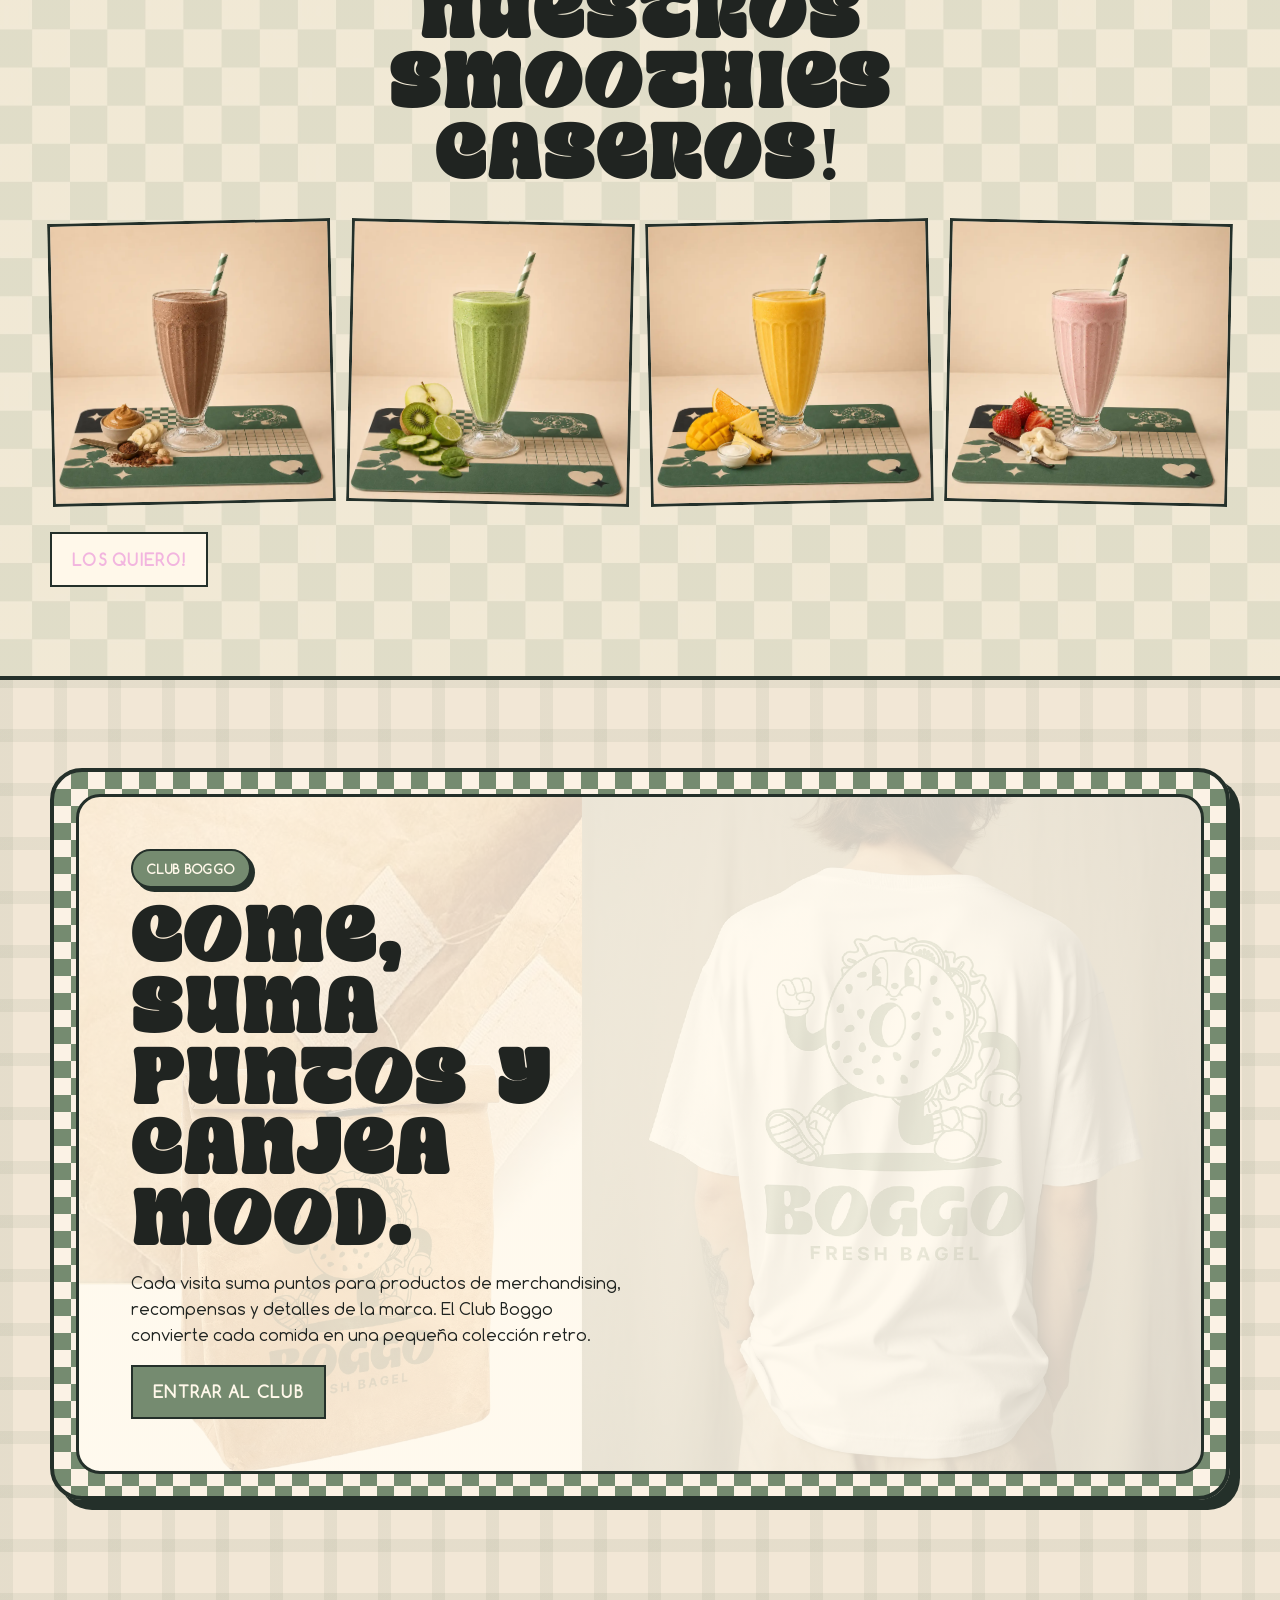
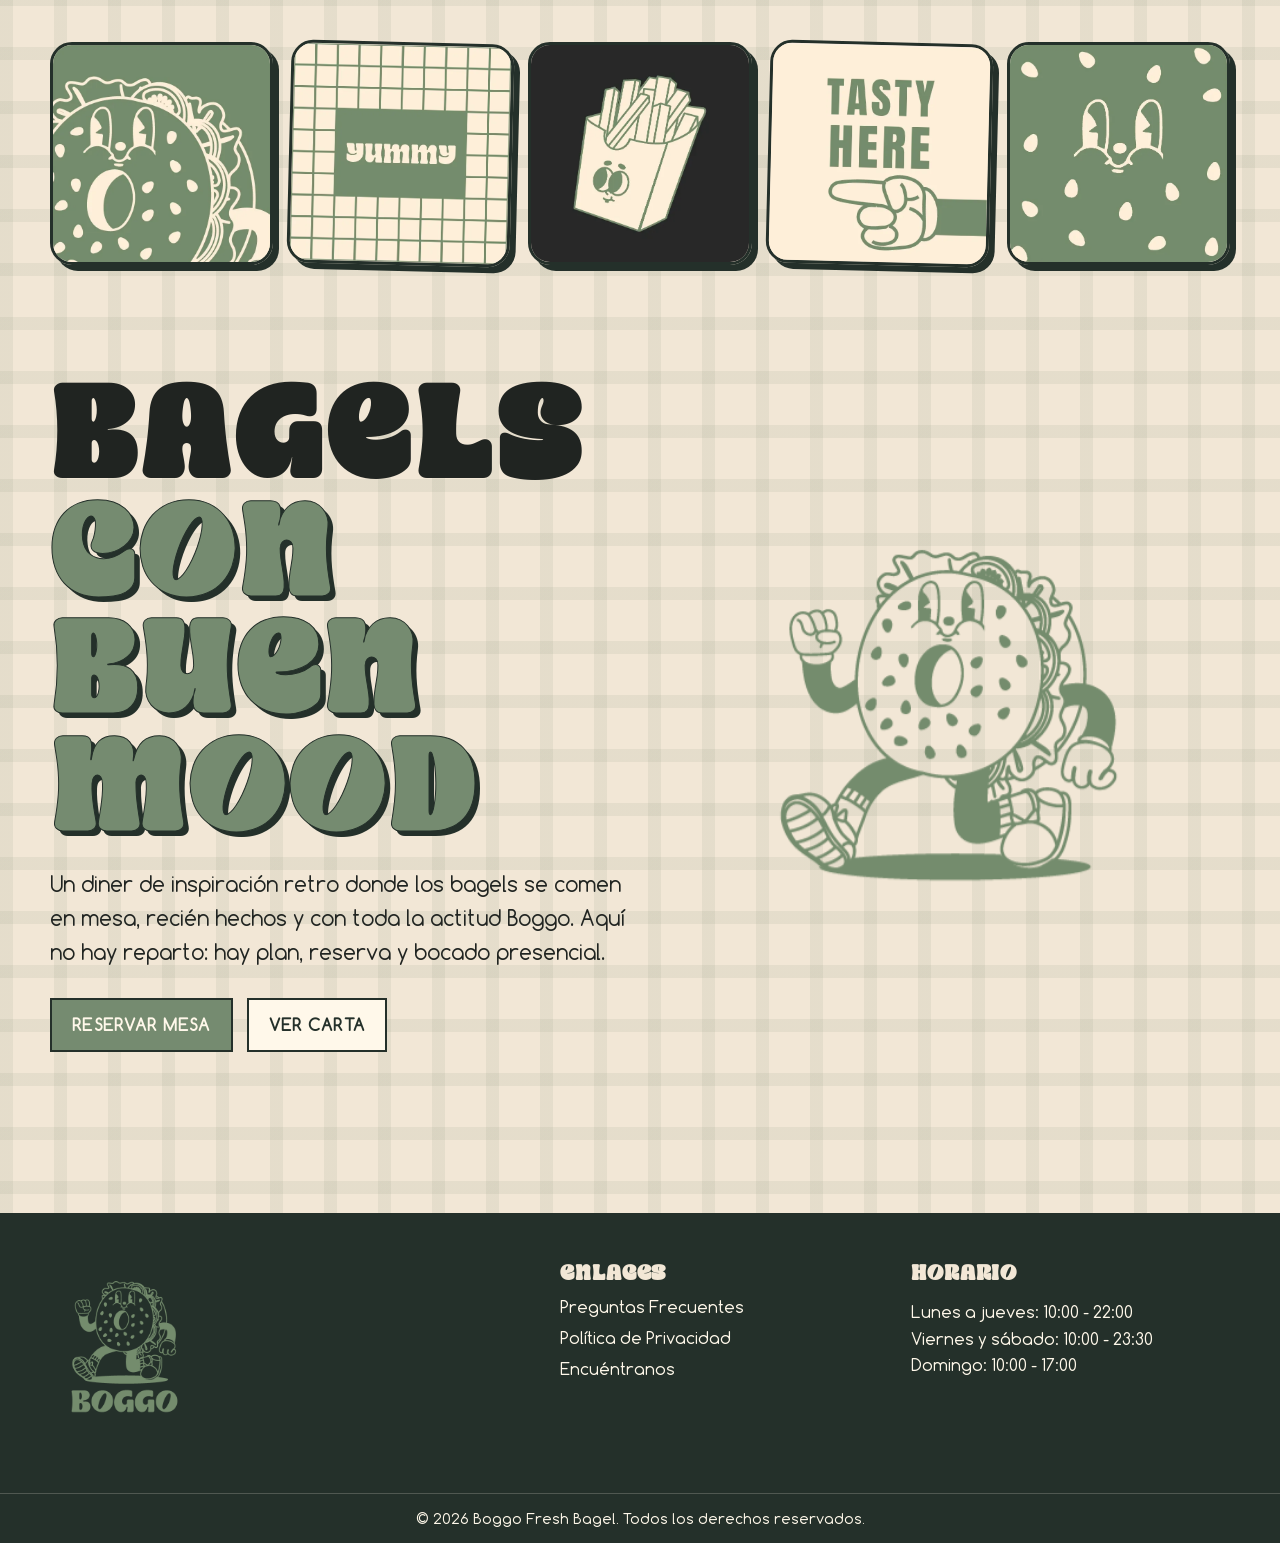
==== commit 65debd30: "fixed background section improved" ====
--- a/index.html
+++ b/index.html
@@ -120,9 +120,6 @@
         <a class="btn" href="carta.html" style="background:var(--boggo-paper);color:var(--boggo-green-dark);border-color:var(--boggo-paper);">Descubrir la carta</a>
       </div>
       <div class="manifesto-img-stack" aria-hidden="true">
-
-        <div class="brand-sticker reveal-scale" style="transform:rotate(2.5deg);">
-        </div>
       </div>
     </div>
   </div>
